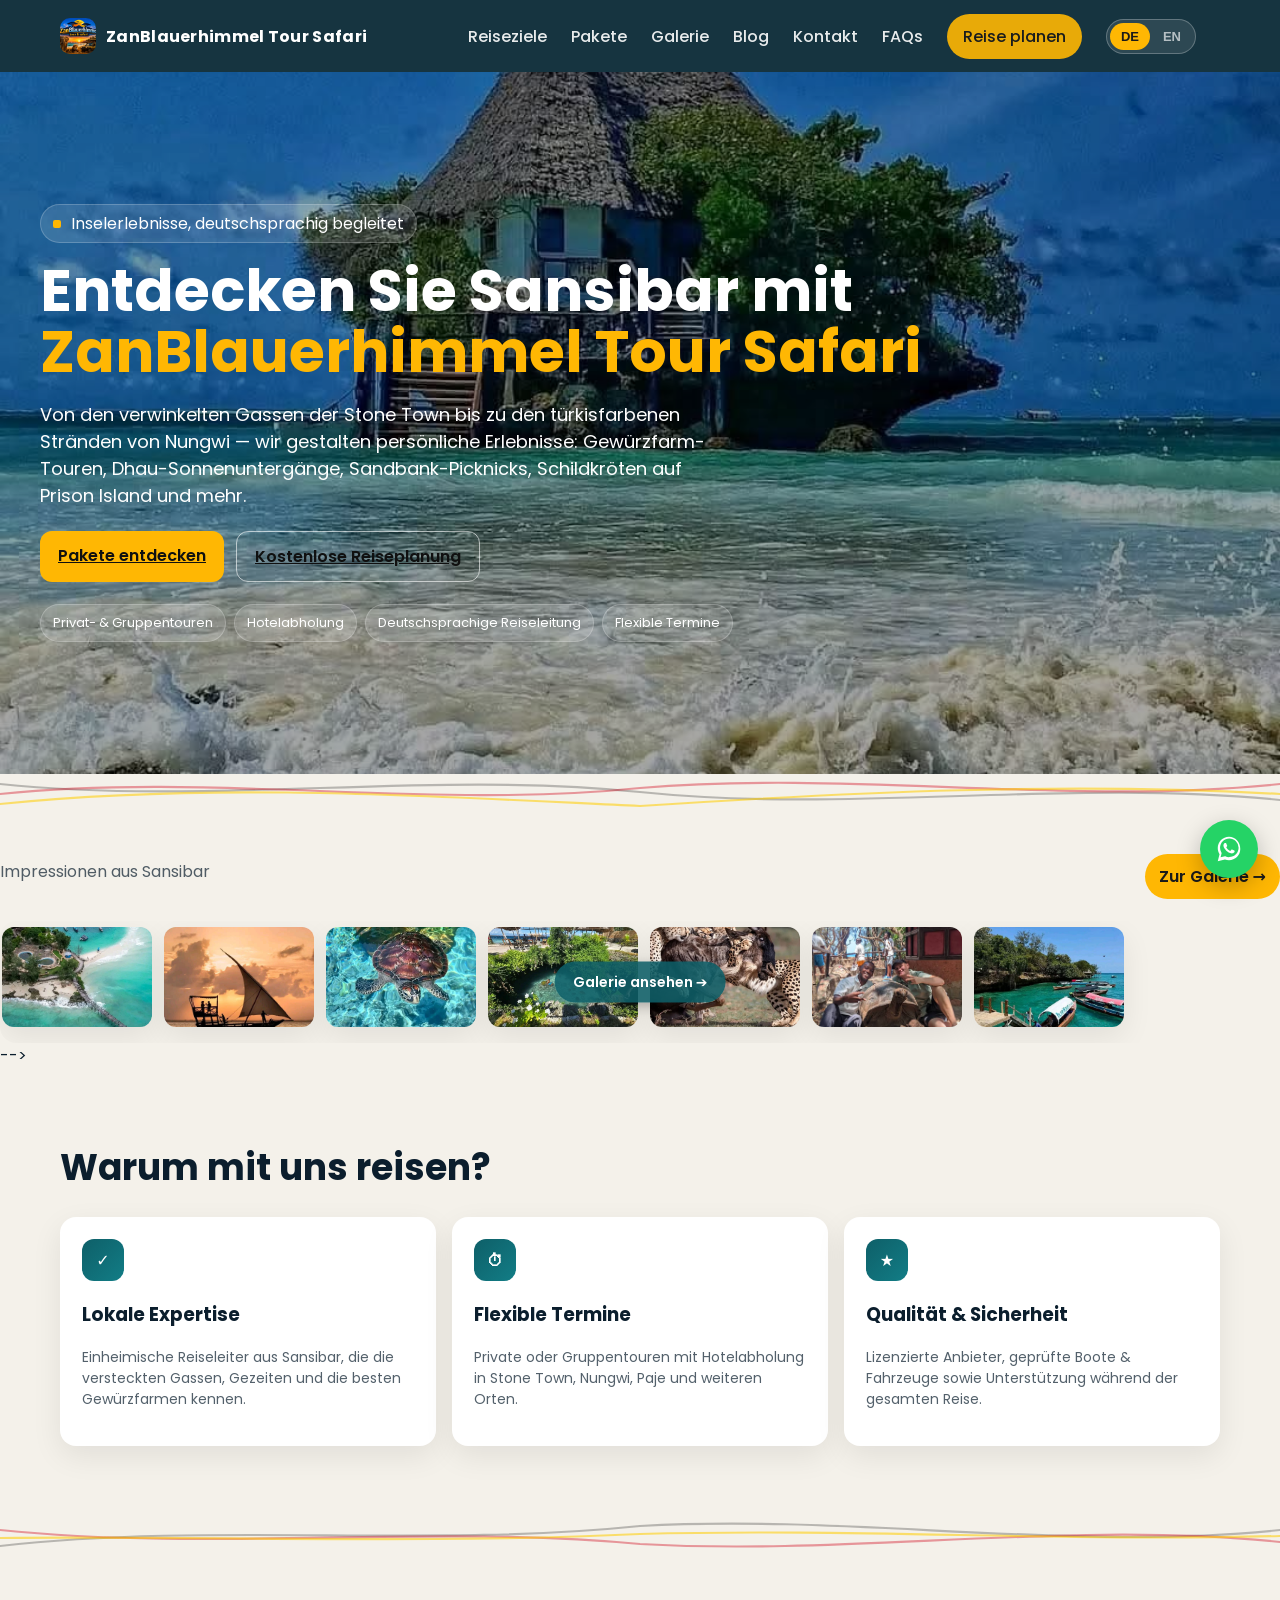
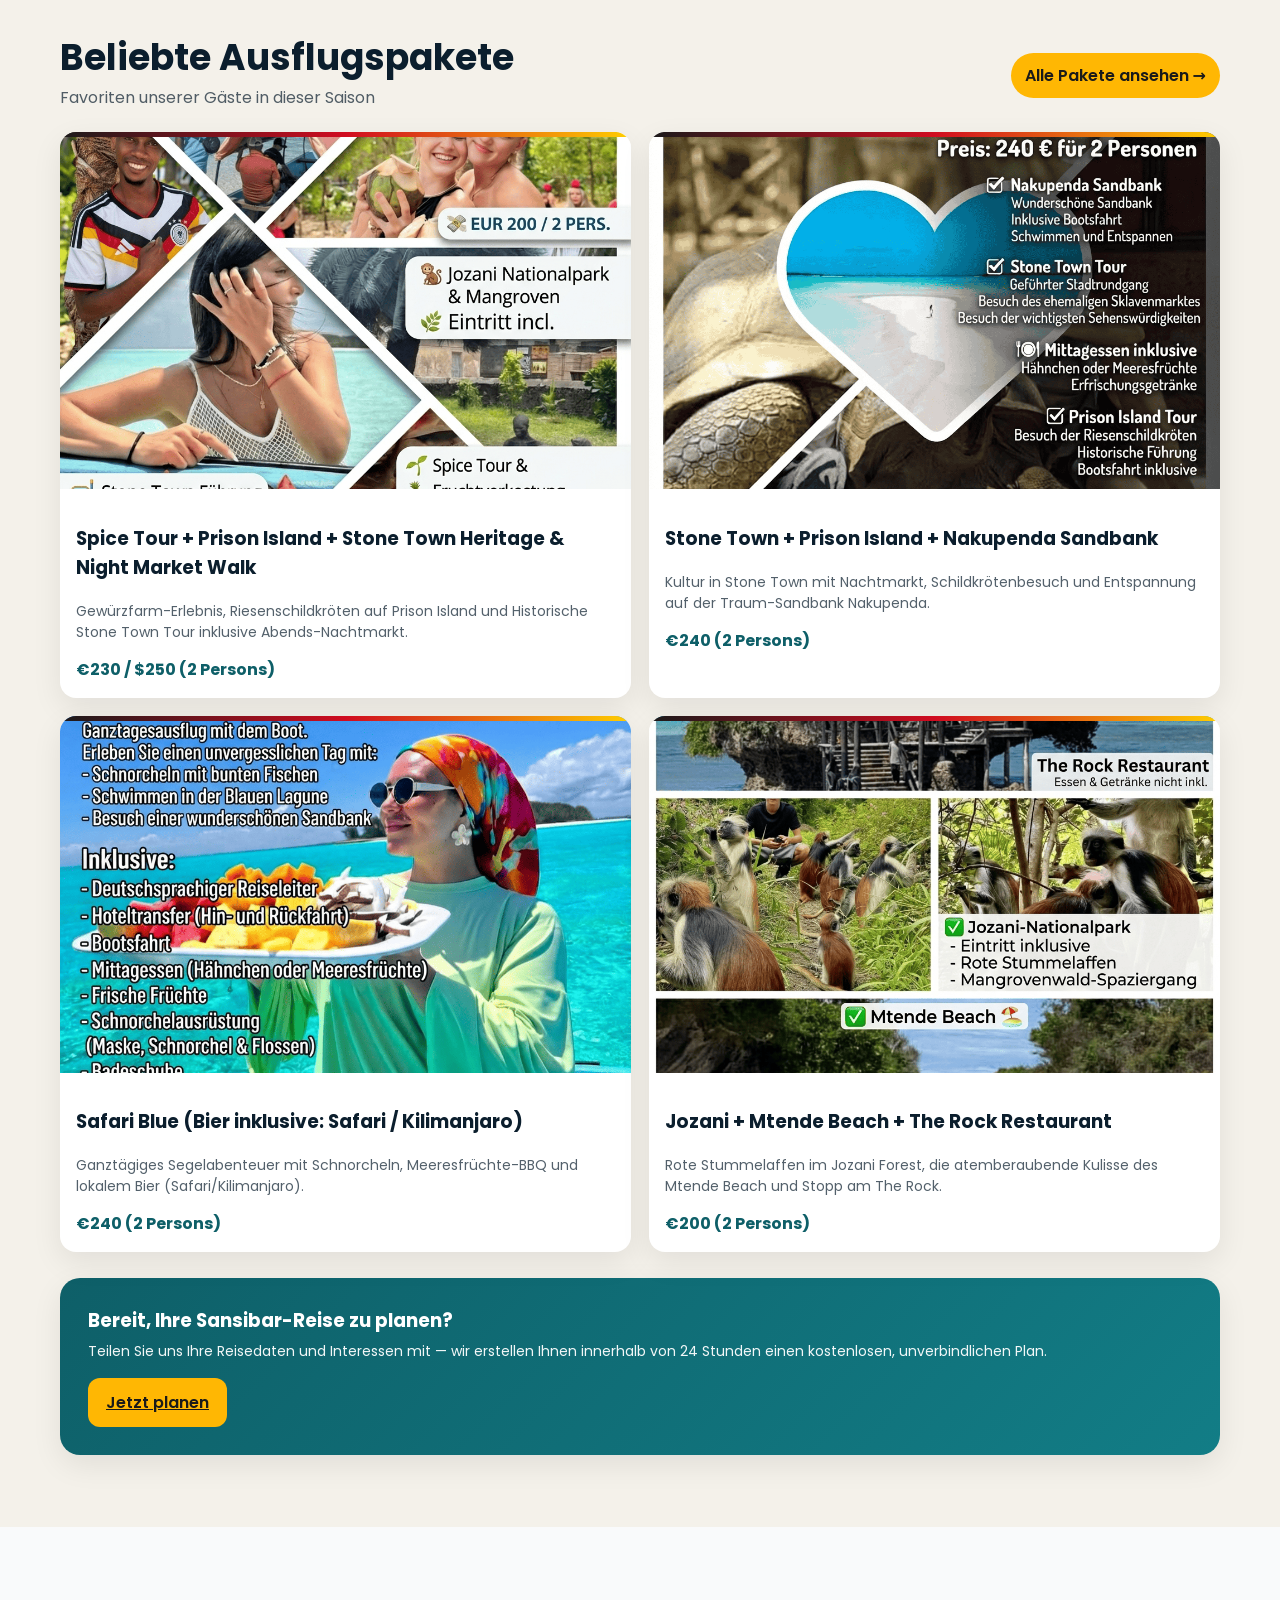
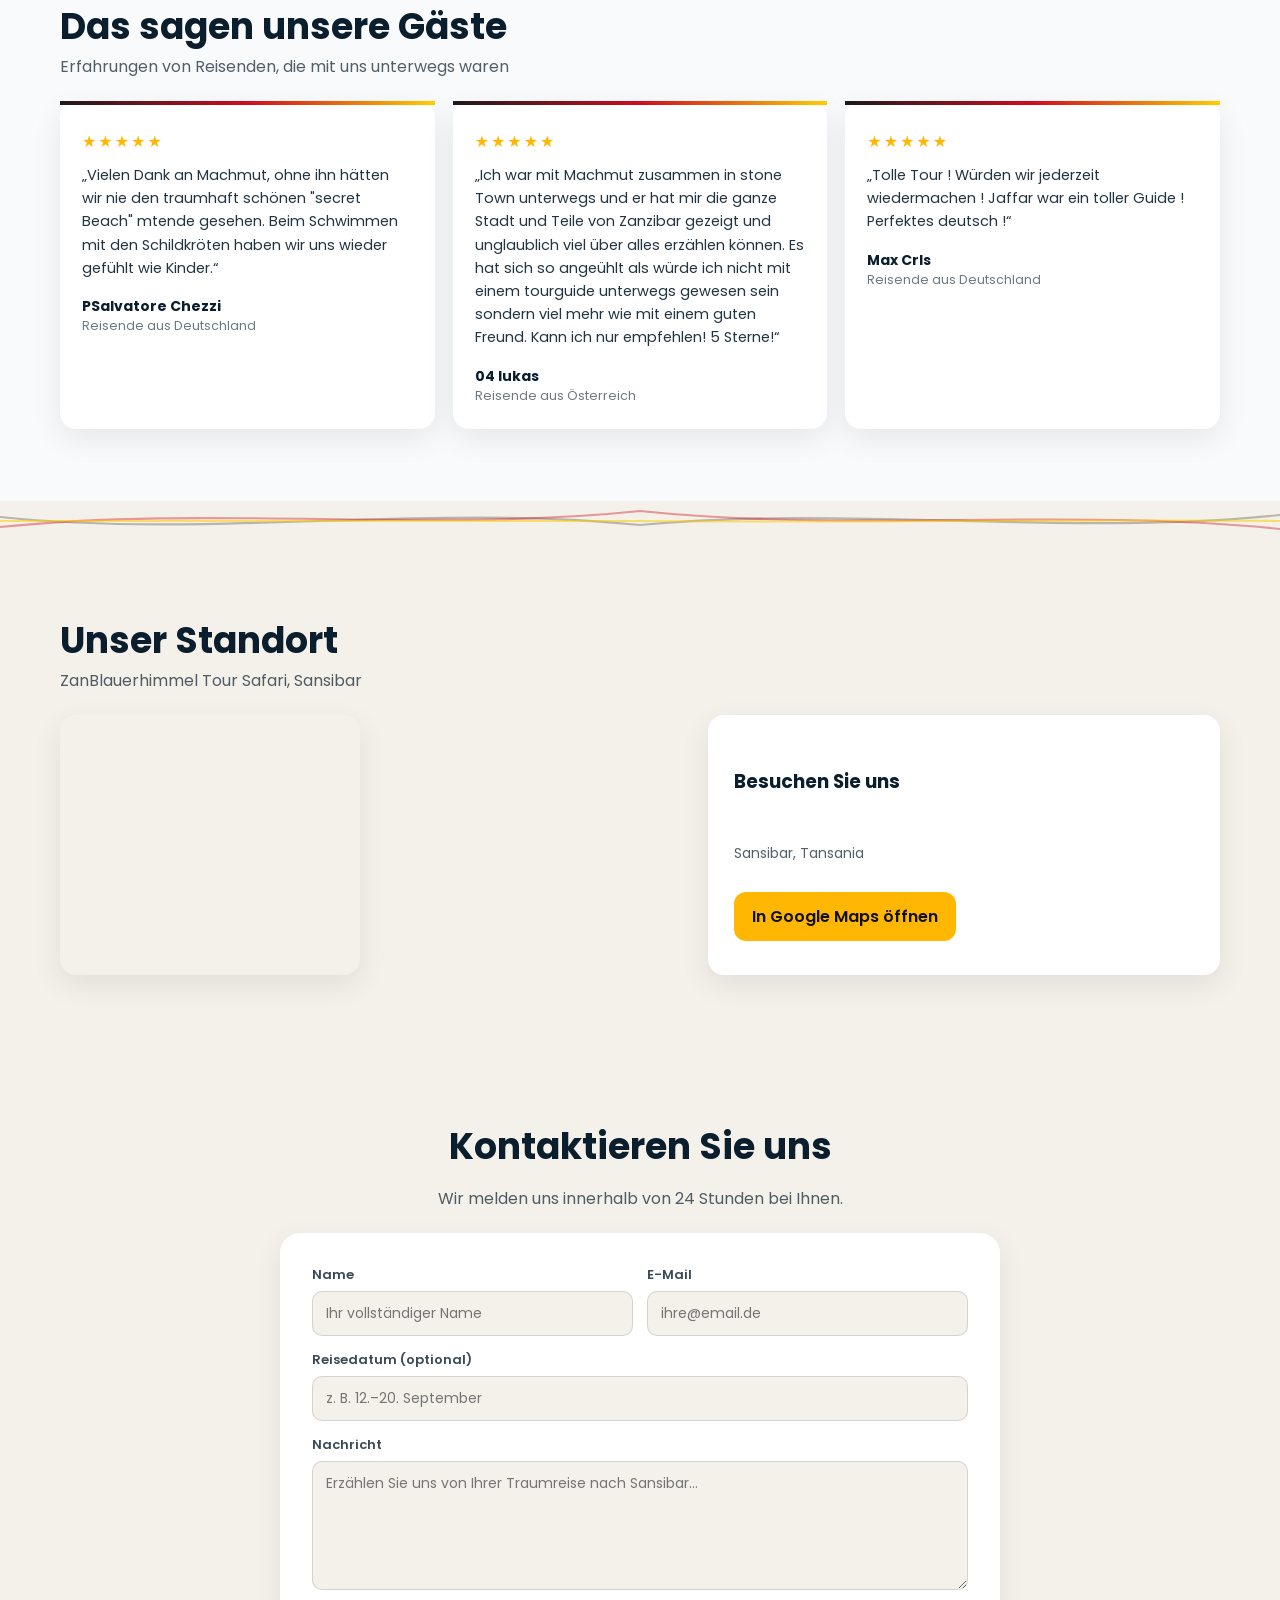
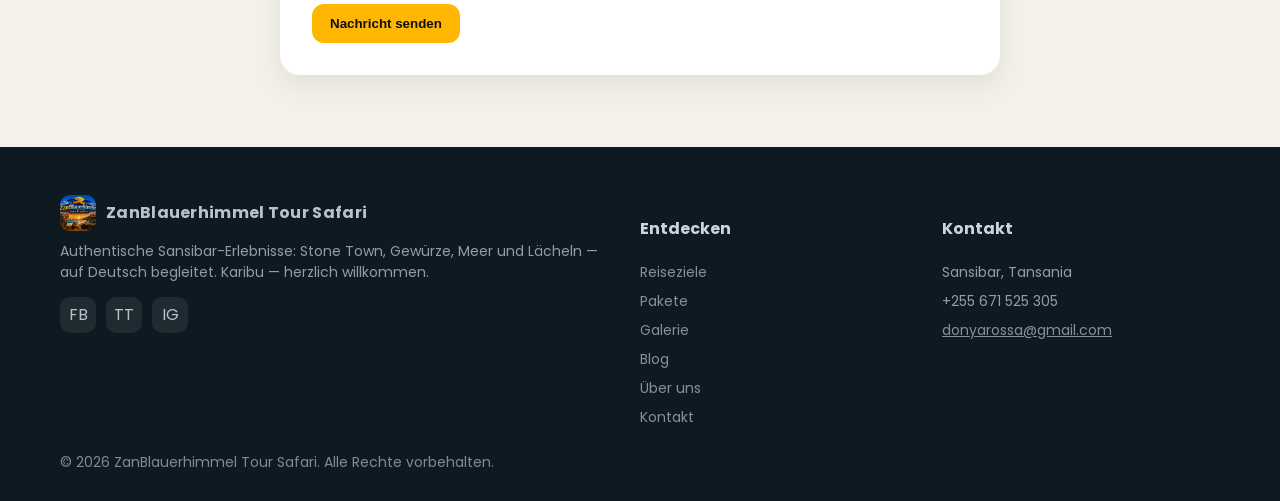
==== index.html @ 4911d9bb "new review (for now i add manually till next update)" ====
<!doctype html>
<html lang="de">
  <head>
    <meta charset="UTF-8" />
    <meta name="viewport" content="width=device-width, initial-scale=1" />
    <title>ZanBlauerhimmel Tour Safari — Sansibar Reisen auf Deutsch</title>
    <meta
      name="description"
      content="ZanBlauerhimmel Tour Safari — Zanzibar-Touren auf Deutsch: Stone Town, Nungwi Beach, Gewürzfarmen, Prison Island, Jozani Forest. Ihr deutschsprachiger Reiseexperte vor Ort."
    />
    <meta
      name="keywords"
      content="Sansibar Reisen, Zanzibar Tours Deutsch, Stone Town Touren, Strandurlaub Sansibar, deutschsprachiger Reiseführer Sansibar, ZanBlauerhimmel Tour Safari"
    />
    <meta
      property="og:title"
      content="ZanBlauerhimmel Tour Safari — Sansibar"
    />
    <meta
      property="og:description"
      content="Erleben Sie Sansibar mit ZanBlauerhimmel Tour Safari — Strände, Stone Town, Gewürzfarmen, Delfintouren und mehr, auf Deutsch."
    />
    <meta property="og:type" content="website" />
    <meta
      property="og:image"
      content="https://zanblauerhimmeltoursundsafari.com/images/wanaume.jpg"
    />

    <link rel="preconnect" href="https://fonts.googleapis.com" />
    <link rel="preconnect" href="https://fonts.gstatic.com" crossorigin />
    <link
      href="https://fonts.googleapis.com/css2?family=Poppins:wght@300;400;500;600;700&display=swap"
      rel="stylesheet"
    />
    <link rel="stylesheet" href="styles/index.css" />
  </head>
  <body>
    <!-- Header -->
    <header class="header" id="top">
      <div class="container">
        <nav class="nav" aria-label="Hauptnavigation">
          <a href="index.html" class="brand">
            <div class="brand-logo">
              <img
                src="./images/logo.jpg"
                alt="ZanBlauerhimmel Tour Safari Logo"
              />
            </div>
            <div class="brand-name">ZanBlauerhimmel Tour Safari</div>
          </a>
          <button class="burger" aria-label="Menü öffnen" id="burger">
            ☰
          </button>
          <div class="menu" id="menu">
            <a
              href="tours.html"
              data-de="Reiseziele"
              data-en="Destinations"
              >Reiseziele</a
            >
            <a href="tours.html" data-de="Pakete" data-en="Packages">Pakete</a>
            <a href="gallery.html" data-de="Galerie" data-en="Gallery"
              >Galerie</a
            >
            <a href="blogs.html" data-de="Blog" data-en="Blog">Blog</a>
            <a href="contact.html" data-de="Kontakt" data-en="Contact"
              >Kontakt</a
            >
            <a href="faqs.html" data-de="FAQs" data-en="FAQs">FAQs</a>
            <a
              href="contact.html"
              class="cta"
              style="color: #1a1a1a"
              data-de="Reise planen"
              data-en="Plan Your Trip"
              >Reise planen</a
            >
            <div class="lang-toggle" aria-label="Sprache wählen">
              <button type="button" data-lang-btn="de" class="active">
                DE
              </button>
              <button type="button" data-lang-btn="en">EN</button>
            </div>
            <div
              id="google_translate_element"
              class="gt-fallback"
              title="Automatische Übersetzung (Google)"
            ></div>
          </div>
        </nav>
        <div class="mobile" id="mobileMenu" aria-label="Mobile Navigation">
          <!-- <a
            href="index.html#destinations"
            data-de="Reiseziele"
            data-en="Destinations"
            >Reiseziele</a
          > -->
          <a href="tours.html" data-de="Pakete" data-en="Packages">Pakete</a>
          <a href="gallery.html" data-de="Galerie" data-en="Gallery">Galerie</a>
          <a href="blogs.html" data-de="Blog" data-en="Blog">Blog</a>
          <a href="contact.html" data-de="Kontakt" data-en="Contact">Kontakt</a>
          <div class="lang-toggle" style="margin: 14px 20px">
            <button type="button" data-lang-btn="de" class="active">DE</button>
            <button type="button" data-lang-btn="en">EN</button>
          </div>
        </div>
      </div>
    </header>

    <!-- Hero -->
    <section class="hero" role="banner">
      <div class="container wrap">
        <div class="eyebrow">
          <span class="dot"></span
          ><span
            data-de="Inselerlebnisse, deutschsprachig begleitet"
            data-en="Island experiences, guided in German"
            >Inselerlebnisse, deutschsprachig begleitet</span
          >
        </div>
        <h1>
          <span
            data-de="Entdecken Sie Sansibar mit"
            data-en="Discover Zanzibar with"
            >Entdecken Sie Sansibar mit</span
          >
          <span style="color: var(--gold)">ZanBlauerhimmel Tour Safari</span>
        </h1>
        <p
          data-de="Von den verwinkelten Gassen der Stone Town bis zu den türkisfarbenen Stränden von Nungwi — wir gestalten persönliche Erlebnisse: Gewürzfarm-Touren, Dhau-Sonnenuntergänge, Sandbank-Picknicks, Schildkröten auf Prison Island und mehr."
          data-en="From the winding alleys of Stone Town to the turquoise shores of Nungwi, we design intimate experiences — spice farm trails, dhow sunsets, sandbank picnics, Prison Island tortoises and more."
        >
          Von den verwinkelten Gassen der Stone Town bis zu den türkisfarbenen
          Stränden von Nungwi — wir gestalten persönliche Erlebnisse:
          Gewürzfarm-Touren, Dhau-Sonnenuntergänge, Sandbank-Picknicks,
          Schildkröten auf Prison Island und mehr.
        </p>
        <div class="hero-actions">
          <a
            href="tours.html"
            class="btn btn-primary"
            data-de="Pakete entdecken"
            data-en="Explore Packages"
            >Pakete entdecken</a
          >
          <a
            href="contact.html"
            class="btn btn-outline"
            data-de="Kostenlose Reiseplanung"
            data-en="Get a Free Itinerary"
            >Kostenlose Reiseplanung</a
          >
        </div>
        <div class="chipbar" aria-label="Highlights">
          <div
            class="chip"
            data-de="Privat- & Gruppentouren"
            data-en="Private & Group Options"
          >
            Privat- & Gruppentouren
          </div>
          <div class="chip" data-de="Hotelabholung" data-en="Hotel Pickup">
            Hotelabholung
          </div>
          <div
            class="chip"
            data-de="Deutschsprachige Reiseleitung"
            data-en="German-speaking Guides"
          >
            Deutschsprachige Reiseleitung
          </div>
          <div
            class="chip"
            data-de="Flexible Termine"
            data-en="Flexible Scheduling"
          >
            Flexible Termine
          </div>
        </div>
      </div>
    </section>

    <div class="wave-divider" aria-hidden="true">
      <svg viewBox="0 0 1200 40" preserveAspectRatio="none">
        <path
          class="de-line de-line-black"
          d="M0,10 C 200,32 400,-4 600,18 C 800,40 1000,4 1200,26"
          fill="none"
        />
        <path
          class="de-line de-line-red"
          d="M0,20 C 200,-2 400,36 600,14 C 800,-4 1000,32 1200,10"
          fill="none"
        />
        <path
          class="de-line de-line-gold"
          d="M0,30 C 200,8 400,22 600,32 C 800,18 1000,8 1200,20"
          fill="none"
        />
      </svg>
    </div>

    <main>
      <!-- Destinations -->
      <!-- <section class="section reveal" id="destinations">
        <div class="container">
          <div class="section-title">
            <div>
              <h2 data-de="Beliebte Reiseziele" data-en="Popular Destinations">
                Beliebte Reiseziele
              </h2>
              <div
                class="sub"
                data-de="Ausgewählte Orte auf Unguja & Pemba"
                data-en="Handpicked places across Unguja & Pemba"
              >
                Ausgewählte Orte auf Unguja & Pemba
              </div>
            </div>
            <a
              href="index.html#destinations"
              class="see"
              data-de="Alle Reiseziele"
              data-en="All Destinations"
              >Alle Reiseziele</a
            >
          </div>

          <div class="grid reveal-group">
            <article class="card span-6">
              <div class="flag-edge"></div>
              <div
                class="img"
                style="background-image: url(&quot;./images/beach\ 3.jpg&quot;)"
              ></div>
              <div class="overlay"></div>
              <div class="content">
                <div class="pill">
                  <span class="sq"></span
                  ><span data-de="Strand" data-en="Beach">Strand</span>
                </div>
                <h3>Nungwi Beach</h3>
                <div
                  class="meta"
                  data-de="30+ Unterkünfte • Schnorcheln • Dhau-Sonnenuntergang"
                  data-en="30+ stays • Snorkeling • Dhow sunset"
                >
                  30+ Unterkünfte • Schnorcheln • Dhau-Sonnenuntergang
                </div>
                <a
                  class="see"
                  href="index.html#destinations"
                  data-de="Reiseziel ansehen"
                  data-en="See Destination"
                  >Reiseziel ansehen</a
                >
              </div>
            </article>

            <article class="card span-6">
              <div class="flag-edge"></div>
              <div
                class="img"
                style="
                  background-image: url(&quot;./images/stonetown.jpeg&quot;);
                "
              ></div>
              <div class="overlay"></div>
              <div class="content">
                <div class="pill">
                  <span class="sq"></span
                  ><span data-de="Kulturerbe" data-en="Heritage"
                    >Kulturerbe</span
                  >
                </div>
                <h3>Stone Town</h3>
                <div
                  class="meta"
                  data-de="UNESCO-Altstadt • Markt mit lokalen Speisen"
                  data-en="UNESCO old quarter • Food market"
                >
                  UNESCO-Altstadt • Markt mit lokalen Speisen
                </div>
                <a
                  class="see"
                  href="index.html#destinations"
                  data-de="Reiseziel ansehen"
                  data-en="See Destination"
                  >Reiseziel ansehen</a
                >
              </div>
            </article>

            <article class="card span-6">
              <div class="flag-edge"></div>
              <div
                class="img"
                style="background-image: url(&quot;./images/kima\ 2.jpg&quot;)"
              ></div>
              <div class="overlay"></div>
              <div class="content">
                <div class="pill">
                  <span class="sq"></span
                  ><span data-de="Natur" data-en="Nature">Natur</span>
                </div>
                <h3>Jozani Forest</h3>
                <div
                  class="meta"
                  data-de="Rote Stummelaffen • Mangrovenwälder"
                  data-en="Red colobus monkeys • Mangroves"
                >
                  Rote Stummelaffen • Mangrovenwälder
                </div>
                <a
                  class="see"
                  href="index.html#destinations"
                  data-de="Reiseziel ansehen"
                  data-en="See Destination"
                  >Reiseziel ansehen</a
                >
              </div>
            </article>

            <article class="card span-6">
              <div class="flag-edge"></div>
              <div
                class="img"
                style="background-image: url(&quot;./images/kobe.jpg&quot;)"
              ></div>
              <div class="overlay"></div>
              <div class="content">
                <div class="pill">
                  <span class="sq"></span
                  ><span data-de="Insel" data-en="Island">Insel</span>
                </div>
                <h3>Prison Island</h3>
                <div
                  class="meta"
                  data-de="Riesenschildkröten • Schnorchelriffe"
                  data-en="Giant tortoises • Snorkel reefs"
                >
                  Riesenschildkröten • Schnorchelriffe
                </div>
                <a
                  class="see"
                  href="index.html#destinations"
                  data-de="Reiseziel ansehen"
                  data-en="See Destination"
                  >Reiseziel ansehen</a
                >
              </div>
            </article>
          </div>

          <!-- Horizontally scrollable gallery strip -->
          <div style="margin-top: 30px" class="gallery-wrapper reveal">
            <div class="section-title">
              <div
                class="sub"
                data-de="Impressionen aus Sansibar"
                data-en="Impressions from Zanzibar"
              >
                Impressionen aus Sansibar
              </div>
              <a
                href="gallery.html"
                class="see"
                data-de="Zur Galerie →"
                data-en="To Gallery →"
                >Zur Galerie →</a
              >
            </div>

            <a
              href="gallery.html"
              class="gallery-link-container"
              aria-label="Zur Galerie gehen"
            >
              <div
                class="gallery-scroll animated-scroll"
                aria-label="Bildergalerie, horizontal scrollbar"
              >
                <img src="./images/fukwe 2.jpg" alt="Sansibar Impression 1" />
                <img src="./images/kidau.jpg" alt="Sansibar Impression 2" />
                <img src="./images/kasa.jpg" alt="Sansibar Impression 3" />
                <img src="./images/wow.jpg" alt="Sansibar Impression 4" />
                <img src="./images/g.jpg" alt="Sansibar Impression 5" />
                <img src="./images/wanaume.jpg" alt="Sansibar Impression 6" />
                <img src="./images/ok.jpg" alt="Sansibar Impression 7" />
              </div>
              <div
                class="gallery-overlay-badge"
                data-de="Galerie ansehen ➔"
                data-en="View Gallery ➔"
              >
                Galerie ansehen ➔
              </div>
            </a>
          </div>
        </div>
      </section> -->

      <!-- Why Us -->
      <section class="section reveal" id="why">
        <div class="container">
          <div class="section-title">
            <h2 data-de="Warum mit uns reisen?" data-en="Why travel with us?">
              Warum mit uns reisen?
            </h2>
          </div>
          <div class="why reveal-group">
            <div class="feature">
              <div class="icon">✓</div>
              <h3 data-de="Lokale Expertise" data-en="Local Expertise">
                Lokale Expertise
              </h3>
              <p
                class="small"
                data-de="Einheimische Reiseleiter aus Sansibar, die die versteckten Gassen, Gezeiten und die besten Gewürzfarmen kennen."
                data-en="Born-and-bred Zanzibar guides who know the hidden alleys, tide times and the right spice farms."
              >
                Einheimische Reiseleiter aus Sansibar, die die versteckten
                Gassen, Gezeiten und die besten Gewürzfarmen kennen.
              </p>
            </div>
            <div class="feature">
              <div class="icon">⏱</div>
              <h3 data-de="Flexible Termine" data-en="Flexible Scheduling">
                Flexible Termine
              </h3>
              <p
                class="small"
                data-de="Private oder Gruppentouren mit Hotelabholung in Stone Town, Nungwi, Paje und weiteren Orten."
                data-en="Private or group tours with hotel pickup across Stone Town, Nungwi, Paje and more."
              >
                Private oder Gruppentouren mit Hotelabholung in Stone Town,
                Nungwi, Paje und weiteren Orten.
              </p>
            </div>
            <div class="feature">
              <div class="icon">★</div>
              <h3 data-de="Qualität & Sicherheit" data-en="Quality & Safety">
                Qualität & Sicherheit
              </h3>
              <p
                class="small"
                data-de="Lizenzierte Anbieter, geprüfte Boote & Fahrzeuge sowie Unterstützung während der gesamten Reise."
                data-en="Licensed operators, vetted boats & vehicles, and support throughout your trip."
              >
                Lizenzierte Anbieter, geprüfte Boote & Fahrzeuge sowie
                Unterstützung während der gesamten Reise.
              </p>
            </div>
          </div>
        </div>
      </section>

      <div class="wave-divider" aria-hidden="true">
        <svg viewBox="0 0 1200 40" preserveAspectRatio="none">
          <path
            class="de-line de-line-black"
            d="M0,28 C 200,4 400,30 600,8 C 800,-4 1000,34 1200,12"
            fill="none"
          />
          <path
            class="de-line de-line-red"
            d="M0,12 C 200,34 400,6 600,26 C 800,38 1000,2 1200,24"
            fill="none"
          />
          <path
            class="de-line de-line-gold"
            d="M0,20 C 200,18 400,26 600,16 C 800,10 1000,24 1200,18"
            fill="none"
          />
        </svg>
      </div>

      <!-- Featured Packages -->
      <section class="section reveal" id="tours">
        <div class="container">
          <div class="section-title">
            <div>
              <h2
                data-de="Beliebte Ausflugspakete"
                data-en="Featured Tour Packages"
              >
                Beliebte Ausflugspakete
              </h2>
              <div
                class="sub"
                data-de="Favoriten unserer Gäste in dieser Saison"
                data-en="Customer favorites this season"
              >
                Favoriten unserer Gäste in dieser Saison
              </div>
            </div>
            <a
              href="tours.html"
              class="see"
              data-de="Alle Pakete ansehen →"
              data-en="See All Packages →"
              >Alle Pakete ansehen →</a
            >
          </div>
          <div class="grid reveal-group">
            <!-- Card 1 -->
            <a
              href="tours.html"
              class="tour span-6"
              style="text-decoration: none; color: inherit"
            >
              <div class="flag-edge"></div>
              <div
                class="cover"
                style="
                  background-image: url(&quot;./tour_images/spice.png&quot;);
                "
              ></div>
              <div class="body">
                <h3
                  data-de="Spice Tour + Prison Island + Stone Town Heritage & Night Market Walk"
                  data-en="Spice Tour + Prison Island + Stone Town Heritage & Night Market Walk"
                >
                  Spice Tour + Prison Island + Stone Town Heritage & Night
                  Market Walk
                </h3>
                <p
                  class="small"
                  data-de="Gewürzfarm-Erlebnis, Riesenschildkröten auf Prison Island und Historische Stone Town Tour inklusive Abends-Nachtmarkt."
                  data-en="Spice farm experience, giant tortoises on Prison Island, and Historic Stone Town tour including evening night market walk."
                >
                  Gewürzfarm-Erlebnis, Riesenschildkröten auf Prison Island und
                  Historische Stone Town Tour inklusive Abends-Nachtmarkt.
                </p>
                <div class="price" style="margin-top: 8px">
                  €230 / $250 (2 Persons)
                </div>
              </div>
            </a>

            <!-- Card 2 -->
            <a
              href="tours.html"
              class="tour span-6"
              style="text-decoration: none; color: inherit"
            >
              <div class="flag-edge"></div>
              <div
                class="cover"
                style="
                  background-image: url(&quot;./tour_images/prinakusand.png&quot;);
                "
              ></div>
              <div class="body">
                <h3
                  data-de="Stone Town + Prison Island + Nakupenda Sandbank"
                  data-en="Stone Town + Prison Island + Nakupenda Sandbank"
                >
                  Stone Town + Prison Island + Nakupenda Sandbank
                </h3>
                <p
                  class="small"
                  data-de="Kultur in Stone Town mit Nachtmarkt, Schildkrötenbesuch und Entspannung auf der Traum-Sandbank Nakupenda."
                  data-en="Stone Town culture with night market, tortoise visit, and relaxing on the beautiful Nakupenda sandbank."
                >
                  Kultur in Stone Town mit Nachtmarkt, Schildkrötenbesuch und
                  Entspannung auf der Traum-Sandbank Nakupenda.
                </p>
                <div class="price" style="margin-top: 8px">
                  €240 (2 Persons)
                </div>
              </div>
            </a>

            <!-- Card 3 -->
            <a
              href="tours.html"
              class="tour span-6"
              style="text-decoration: none; color: inherit"
            >
              <div class="flag-edge"></div>
              <div
                class="cover"
                style="background-image: url(&quot;./tour_images/blue.png&quot;)"
              ></div>
              <div class="body">
                <h3
                  data-de="Safari Blue (Bier inklusive: Safari / Kilimanjaro)"
                  data-en="Safari Blue (Beer included: Safari / Kilimanjaro)"
                >
                  Safari Blue (Bier inklusive: Safari / Kilimanjaro)
                </h3>
                <p
                  class="small"
                  data-de="Ganztägiges Segelabenteuer mit Schnorcheln, Meeresfrüchte-BBQ und lokalem Bier (Safari/Kilimanjaro)."
                  data-en="Full-day sailing adventure with snorkeling, seafood BBQ, and local beer (Safari/Kilimanjaro)."
                >
                  Ganztägiges Segelabenteuer mit Schnorcheln, Meeresfrüchte-BBQ
                  und lokalem Bier (Safari/Kilimanjaro).
                </p>
                <div class="price" style="margin-top: 8px">
                  €240 (2 Persons)
                </div>
              </div>
            </a>

            <!-- Card 4 -->
            <a
              href="tours.html"
              class="tour span-6"
              style="text-decoration: none; color: inherit"
            >
              <div class="flag-edge"></div>
              <div
                class="cover"
                style="
                  background-image: url(&quot;./tour_images/jozamte.png&quot;);
                "
              ></div>
              <div class="body">
                <h3
                  data-de="Jozani + Mtende Beach + The Rock Restaurant"
                  data-en="Jozani + Mtende Beach + The Rock Restaurant"
                >
                  Jozani + Mtende Beach + The Rock Restaurant
                </h3>
                <p
                  class="small"
                  data-de="Rote Stummelaffen im Jozani Forest, die atemberaubende Kulisse des Mtende Beach und Stopp am The Rock."
                  data-en="Red colobus monkeys in Jozani Forest, stunning Mtende Beach scenery, and a stop at The Rock."
                >
                  Rote Stummelaffen im Jozani Forest, die atemberaubende Kulisse
                  des Mtende Beach und Stopp am The Rock.
                </p>
                <div class="price" style="margin-top: 8px">
                  €200 (2 Persons)
                </div>
              </div>
            </a>
          </div>

          <div style="margin-top: 26px" class="cta-band reveal">
            <div>
              <h3
                style="margin: 0 0 6px"
                data-de="Bereit, Ihre Sansibar-Reise zu planen?"
                data-en="Ready to plan your Zanzibar itinerary?"
              >
                Bereit, Ihre Sansibar-Reise zu planen?
              </h3>
              <div
                class="small"
                style="opacity: 0.95"
                data-de="Teilen Sie uns Ihre Reisedaten und Interessen mit — wir erstellen Ihnen innerhalb von 24 Stunden einen kostenlosen, unverbindlichen Plan."
                data-en="Share your dates and interests—we'll craft a free, no‑obligation plan within 24 hours."
              >
                Teilen Sie uns Ihre Reisedaten und Interessen mit — wir
                erstellen Ihnen innerhalb von 24 Stunden einen kostenlosen,
                unverbindlichen Plan.
              </div>
            </div>
            <a
              href="contact.html"
              class="btn btn-primary"
              style="background: var(--gold); color: #1a1a1a"
              data-de="Jetzt planen"
              data-en="Start Planning"
              >Jetzt planen</a
            >
          </div>
        </div>
      </section>

      <!-- Reviews -->
      <section class="section reveal" id="reviews" style="background: #f9fafb">
        <div class="container">
          <div class="section-title">
            <div>
              <h2
                data-de="Das sagen unsere Gäste"
                data-en="What Our Guests Say"
              >
                Das sagen unsere Gäste
              </h2>
              <div
                class="sub"
                data-de="Erfahrungen von Reisenden, die mit uns unterwegs waren"
                data-en="Experiences from travelers who journeyed with us"
              >
                Erfahrungen von Reisenden, die mit uns unterwegs waren
              </div>
            </div>
          </div>
          <div class="reviews-grid reveal-group">
            <div class="review-card">
              <div class="stars">★★★★★</div>
              <p
                class="quote"
                data-de='„Vielen Dank an Machmut, ohne ihn hätten wir nie den traumhaft schönen "secret Beach" mtende gesehen. Beim Schwimmen mit den Schildkröten haben wir uns wieder gefühlt wie Kinder.“'
                data-en='“Many thanks to Machmut; without him we would never have seen the breathtakingly beautiful "Secret Beach" in Mtende. Swimming with the turtles made us feel like children again.”'
              >
                „Vielen Dank an Machmut, ohne ihn hätten wir nie den traumhaft
                schönen "secret Beach" mtende gesehen. Beim Schwimmen mit den
                Schildkröten haben wir uns wieder gefühlt wie Kinder.“
              </p>
              <div class="author">PSalvatore Chezzi</div>
              <div
                class="origin"
                data-de="Reisende aus Deutschland"
                data-en="Traveler from Germany"
              >
                Reisende aus Deutschland
              </div>
            </div>
            <div class="review-card">
              <div class="stars">★★★★★</div>
              <p
                class="quote"
                data-de="„Ich war mit Machmut zusammen in stone Town unterwegs und er hat mir die ganze Stadt und Teile von Zanzibar gezeigt und unglaublich viel über alles erzählen können. Es hat sich so angeühlt als würde ich nicht mit einem tourguide unterwegs gewesen sein sondern viel mehr wie mit einem guten Freund. Kann ich nur empfehlen! 5 Sterne!“"
                data-en="“I explored Stone Town with Machmut, and he showed me the whole city and parts of Zanzibar, sharing so much information about everything. It felt more like I wasn't with a tour guide, but rather with a good friend. I highly recommend him! 5 stars!”"
              >
                „Ich war mit Machmut zusammen in stone Town unterwegs und er hat
                mir die ganze Stadt und Teile von Zanzibar gezeigt und
                unglaublich viel über alles erzählen können. Es hat sich so
                angeühlt als würde ich nicht mit einem tourguide unterwegs
                gewesen sein sondern viel mehr wie mit einem guten Freund. Kann
                ich nur empfehlen! 5 Sterne!“
              </p>
              <div class="author">04 lukas</div>
              <div
                class="origin"
                data-de="Reisende aus Österreich"
                data-en="Traveler from Austria"
              >
                Reisende aus Österreich
              </div>
            </div>
            <div class="review-card">
              <div class="stars">★★★★★</div>
              <p
                class="quote"
                data-de="„Tolle Tour ! Würden wir jederzeit wiedermachen ! Jaffar war ein toller Guide ! Perfektes deutsch !“"
                data-en="“Fantastic tour! We would do it again anytime! Jaffar was a great guide! Perfect German!”"
              >
                „Tolle Tour ! Würden wir jederzeit wiedermachen ! Jaffar war ein toller Guide ! Perfektes deutsch !“
              </p>
              <div class="author">Max Crls</div>
              <div
                class="origin"
                data-de="Reisende aus Österreich"
                data-en="Traveler from Austria"
              >
                Reisende aus Deutschland
              </div>
            </div>
          </div>
        </div>
      </section>

      <div class="wave-divider" aria-hidden="true">
        <svg viewBox="0 0 1200 40" preserveAspectRatio="none">
          <path
            class="de-line de-line-black"
            d="M0,16 C 200,38 400,2 600,24 C 800,4 1000,36 1200,14"
            fill="none"
          />
          <path
            class="de-line de-line-red"
            d="M0,26 C 200,4 400,32 600,10 C 800,32 1000,6 1200,28"
            fill="none"
          />
          <path
            class="de-line de-line-gold"
            d="M0,20 C 200,20 400,20 600,20 C 800,22 1000,18 1200,20"
            fill="none"
          />
        </svg>
      </div>

      <!-- Map -->
      <section class="section reveal" id="standort">
        <div class="container">
          <div class="section-title">
            <div>
              <h2 data-de="Unser Standort" data-en="Our Location">
                Unser Standort
              </h2>
              <div
                class="sub"
                data-de="ZanBlauerhimmel Tour Safari, Sansibar"
                data-en="ZanBlauerhimmel Tour Safari, Zanzibar"
              >
                ZanBlauerhimmel Tour Safari, Sansibar
              </div>
            </div>
          </div>
          <div class="map-block">
            <iframe
              class="map-frame"
              src="https://www.google.com/maps?q=ZanBlauerhimmel%20tour%20%26%20Safari%20Sansibar&output=embed"
              loading="lazy"
              referrerpolicy="no-referrer-when-downgrade"
              aria-label="Google Maps Standort ZanBlauerhimmel Tour Safari"
            ></iframe>
            <div class="map-info">
              <h3 data-de="Besuchen Sie uns" data-en="Visit Us">
                Besuchen Sie uns
              </h3>
              <p
                class="small"
                data-de="Sansibar, Tansania"
                data-en="Zanzibar, Tanzania"
              >
                Sansibar, Tansania
              </p>
              <a
                class="btn btn-primary"
                href="https://maps.app.goo.gl/RtPf7wyk3yh2o3Jo7"
                target="_blank"
                rel="noopener"
                data-de="In Google Maps öffnen"
                data-en="Open in Google Maps"
                >In Google Maps öffnen</a
              >
            </div>
          </div>
        </div>
      </section>

      <!-- Contact form -->
      <section class="section reveal" id="kontakt">
        <div class="container">
          <div
            class="section-title"
            style="
              justify-content: center;
              text-align: center;
              flex-direction: column;
            "
          >
            <h2 data-de="Kontaktieren Sie uns" data-en="Contact Us">
              Kontaktieren Sie uns
            </h2>
            <div
              class="sub"
              data-de="Wir melden uns innerhalb von 24 Stunden bei Ihnen."
              data-en="We'll get back to you within 24 hours."
            >
              Wir melden uns innerhalb von 24 Stunden bei Ihnen.
            </div>
          </div>
          <form
            class="contact-wrap"
            id="contactForm"
            action="mailto:donyarossa@gmail.com"
            method="post"
            enctype="text/plain"
          >
            <div class="form-row">
              <div class="field">
                <label data-de="Name" data-en="Name">Name</label>
                <input
                  type="text"
                  name="name"
                  data-de-placeholder="Ihr vollständiger Name"
                  data-en-placeholder="Your full name"
                  placeholder="Ihr vollständiger Name"
                  required
                />
              </div>
              <div class="field">
                <label data-de="E-Mail" data-en="Email">E-Mail</label>
                <input
                  type="email"
                  name="email"
                  data-de-placeholder="ihre@email.de"
                  data-en-placeholder="your@email.com"
                  placeholder="ihre@email.de"
                  required
                />
              </div>
            </div>
            <div class="form-row">
              <div class="field full">
                <label
                  data-de="Reisedatum (optional)"
                  data-en="Travel dates (optional)"
                  >Reisedatum (optional)</label
                >
                <input
                  type="text"
                  name="dates"
                  data-de-placeholder="z. B. 12.–20. September"
                  data-en-placeholder="e.g. Sept 12–20"
                  placeholder="z. B. 12.–20. September"
                />
              </div>
            </div>
            <div class="form-row">
              <div class="field full">
                <label data-de="Nachricht" data-en="Message">Nachricht</label>
                <textarea
                  name="message"
                  rows="5"
                  data-de-placeholder="Erzählen Sie uns von Ihrer Traumreise nach Sansibar…"
                  data-en-placeholder="Tell us about your dream trip to Zanzibar…"
                  placeholder="Erzählen Sie uns von Ihrer Traumreise nach Sansibar…"
                  required
                ></textarea>
              </div>
            </div>
            <button
              type="submit"
              class="btn btn-primary"
              data-de="Nachricht senden"
              data-en="Send Message"
            >
              Nachricht senden
            </button>
          </form>
        </div>
      </section>
    </main>

    <footer>
      <div class="container">
        <div class="cols">
          <div>
            <a class="brand" href="index.html" style="color: #c9d6df">
              <div
                class="brand-logo"
                style="background: linear-gradient(135deg, #ffd166, #ffe08a)"
              >
                <img
                  src="./images/logo.jpg"
                  alt="ZanBlauerhimmel Tour Safari Logo"
                />
              </div>
              <div class="brand-name">ZanBlauerhimmel Tour Safari</div>
            </a>
            <p
              class="small"
              style="margin-top: 10px"
              data-de="Authentische Sansibar-Erlebnisse: Stone Town, Gewürze, Meer und Lächeln — auf Deutsch begleitet. Karibu — herzlich willkommen."
              data-en="Authentic Zanzibar experiences: Stone Town, spice, sea and smiles — guided in German. Karibu — you are most welcome."
            >
              Authentische Sansibar-Erlebnisse: Stone Town, Gewürze, Meer und
              Lächeln — auf Deutsch begleitet. Karibu — herzlich willkommen.
            </p>
            <div class="social-row" aria-label="Soziale Netzwerke">
              <a
                href="https://www.facebook.com/share/1EjKrh5Tua/"
                target="_blank"
                rel="noopener"
                aria-label="Facebook"
                >FB</a
              >
              <a
                href="https://www.tiktok.com/@zanblaueurhimmeltour"
                target="_blank"
                rel="noopener"
                aria-label="TikTok"
                >TT</a
              >
              <a
                href="https://www.instagram.com/ZanBlauerhimmeltour_safari"
                target="_blank"
                rel="noopener"
                aria-label="Instagram"
                >IG</a
              >
            </div>
          </div>
          <div>
            <h4 data-de="Entdecken" data-en="Explore">Entdecken</h4>
            <div
              class="small"
              style="display: grid; gap: 8px; margin-top: 10px"
            >
              <a
                href="index.html#destinations"
                data-de="Reiseziele"
                data-en="Destinations"
                >Reiseziele</a
              >
              <a href="tours.html" data-de="Pakete" data-en="Packages"
                >Pakete</a
              >
              <a href="gallery.html" data-de="Galerie" data-en="Gallery"
                >Galerie</a
              >
              <a href="blogs.html" data-de="Blog" data-en="Blog">Blog</a>
              <a href="about.html" data-de="Über uns" data-en="About Us"
                >Über uns</a
              >
              <a href="contact.html" data-de="Kontakt" data-en="Contact"
                >Kontakt</a
              >
            </div>
          </div>
          <div>
            <h4 data-de="Kontakt" data-en="Info">Kontakt</h4>
            <div
              class="small"
              style="display: grid; gap: 8px; margin-top: 10px"
            >
              <span data-de="Sansibar, Tansania" data-en="Zanzibar, Tanzania"
                >Sansibar, Tansania</span
              >
              <span>+255 671 525 305</span>
              <a
                href="mailto:donyarossa@gmail.com"
                style="color: inherit; text-decoration: underline"
                >donyarossa@gmail.com</a
              >
            </div>
          </div>
        </div>
        <div class="small" style="margin-top: 24px; opacity: 0.6">
          © <span id="year"></span> ZanBlauerhimmel Tour Safari.
          <span
            data-de="Alle Rechte vorbehalten."
            data-en="All rights reserved."
            >Alle Rechte vorbehalten.</span
          >
        </div>
      </div>
    </footer>
    <a
      href="https://wa.me/255671525305?text=Hallo%20ZanBlauerhimmel%20Tour%20Safari%2C%20ich%20interessiere%20mich%20f%C3%BCr%20eine%20Reise%20nach%20Sansibar."
      class="whatsapp-float"
      target="_blank"
      rel="noopener"
      aria-label="Chat auf WhatsApp"
    >
      <svg viewBox="0 0 32 32" fill="currentColor" aria-hidden="true">
        <path
          d="M16.01 3C9.38 3 4 8.38 4 15.01c0 2.39.7 4.63 1.9 6.5L4 29l7.68-1.85a11.9 11.9 0 0 0 4.33.82h.01c6.63 0 12.01-5.38 12.01-12.01C28.02 8.38 22.64 3 16.01 3zm0 21.86h-.01c-1.4 0-2.77-.36-3.98-1.05l-.29-.17-4.7 1.13 1.15-4.58-.19-.3a9.83 9.83 0 0 1-1.52-5.28c0-5.45 4.44-9.89 9.9-9.89 2.64 0 5.13 1.03 6.99 2.9a9.83 9.83 0 0 1 2.9 6.99c0 5.46-4.44 9.9-9.9 9.9zm5.42-7.41c-.3-.15-1.75-.86-2.02-.96-.27-.1-.47-.15-.66.15-.2.3-.76.96-.93 1.16-.17.2-.34.22-.63.07-.3-.15-1.24-.46-2.37-1.47-.88-.78-1.47-1.75-1.65-2.05-.17-.3-.02-.46.13-.6.13-.13.3-.34.44-.51.15-.17.2-.3.3-.5.1-.2.05-.37-.03-.52-.07-.15-.66-1.6-.91-2.19-.24-.57-.48-.5-.66-.51h-.56c-.2 0-.52.07-.79.37-.27.3-1.04 1.02-1.04 2.47 0 1.46 1.06 2.87 1.21 3.07.15.2 2.08 3.18 5.04 4.46.7.3 1.25.48 1.68.62.7.22 1.35.19 1.85.11.57-.08 1.75-.71 2-1.4.24-.68.24-1.27.17-1.4-.07-.12-.27-.2-.56-.35z"
        />
      </svg>
    </a>

    <script src="scripts/nav.js"></script>
    <script src="scripts/lang.js"></script>

    <script>
      document.addEventListener("DOMContentLoaded", () => {
        const observer = new IntersectionObserver(
          (entries) => {
            entries.forEach((entry) => {
              if (entry.isIntersecting) {
                entry.target.classList.add("in-view");
              }
            });
          },
          { threshold: 0.15 },
        );

        document
          .querySelectorAll(".reveal")
          .forEach((el) => observer.observe(el));
      });
    </script>

    <script type="text/javascript">
      function googleTranslateElementInit() {
        new google.translate.TranslateElement(
          {
            pageLanguage: "de",
            includedLanguages: "en",
            layout: google.translate.TranslateElement.InlineLayout.SIMPLE,
          },
          "google_translate_element",
        );
      }
    </script>
    <script
      type="text/javascript"
      src="https://translate.google.com/translate_a/element.js?cb=googleTranslateElementInit"
    ></script>
  </body>
</html>
---- styles/index.css ----
:root {
  --ink: #0b1e2d; /* deep navy/teal for text */
  --sea: #0e5f68; /* primary brand */
  --sea-2: #127d86; /* hover variant */
  --sand: #f4f1ea; /* soft background */
  --gold: #ffb703; /* accent */
  --cloud: #ffffff; /* white */
  --ink-2: #163440; /* header bg */
  --shadow: 0 10px 30px rgba(0, 0, 0, 0.08);
  --radius: 18px;

  /* German accent trio — used sparingly as thin lines/borders, never as blocks */
  --de-black: #1a1a1a;
  --de-red: #d00c20;
  --de-gold: #ffce00;
  --de-gradient: linear-gradient(
    90deg,
    var(--de-black) 0%,
    var(--de-red) 50%,
    var(--de-gold) 100%
  );
}
* {
  box-sizing: border-box;
}
html,
body {
  margin: 0;
  padding: 0;
  font-family:
    Poppins,
    system-ui,
    -apple-system,
    Segoe UI,
    Roboto,
    Arial,
    sans-serif;
  color: var(--ink);
  background: var(--sand);
  scroll-behavior: smooth;
}

/* Header */
.header {
  position: sticky;
  top: 0;
  z-index: 50;
  background: var(--ink-2);
  color: var(--cloud);
  box-shadow: 0 0 0 transparent;
  transition: box-shadow 0.3s ease;
}
.header.scrolled {
  box-shadow: 0 6px 24px rgba(0, 0, 0, 0.2);
}
.container {
  max-width: 1200px;
  margin-inline: auto;
  padding: 0 20px;
}
.nav {
  display: flex;
  align-items: center;
  justify-content: space-between;
  height: 72px;
  gap: 16px;
}
.brand {
  display: flex;
  gap: 10px;
  align-items: center;
  text-decoration: none;
  color: var(--cloud);
}
.brand-logo {
  width: 36px;
  height: 36px;
  border-radius: 10px;
  background: linear-gradient(135deg, var(--gold), #ffd166);
  display: grid;
  place-items: center;
  color: #2b2b2b;
  font-weight: 800;
  overflow: hidden;
}
.brand-logo img {
  width: 100%;
  height: 100%;
  object-fit: cover;
  display: block;
}
.brand-name {
  font-weight: 700;
  letter-spacing: 0.3px;
}

.hero {
  background: url("../images/maajabu.jpg") center/cover no-repeat;
  background-size: cover;
  background-position: center;
  background-repeat: no-repeat;
}
.menu {
  display: flex;
  gap: 24px;
  align-items: center;
}
.menu a {
  color: var(--cloud);
  text-decoration: none;
  font-weight: 500;
  opacity: 0.9;
}
.menu a:hover {
  opacity: 1;
}
.cta {
  background: var(--gold);
  color: #1a1a1a;
  padding: 10px 16px;
  border-radius: 999px;
  font-weight: 600;
  border: 0;
  cursor: pointer;
}
.burger {
  display: none;
  background: transparent;
  border: 0;
  color: var(--cloud);
  font-size: 26px;
  cursor: pointer;
}

/* Language toggle — visible immediately in the header, no menu-digging required */
.lang-toggle {
  display: flex;
  align-items: center;
  background: rgba(255, 255, 255, 0.1);
  border: 1px solid rgba(255, 255, 255, 0.25);
  border-radius: 999px;
  padding: 3px;
  gap: 2px;
  flex-shrink: 0;
}
.lang-toggle button {
  border: 0;
  background: transparent;
  color: var(--cloud);
  padding: 6px 11px;
  border-radius: 999px;
  font-weight: 600;
  font-size: 13px;
  cursor: pointer;
  opacity: 0.65;
  transition: all 0.2s ease;
}
.lang-toggle button.active {
  background: var(--gold);
  color: #1a1a1a;
  opacity: 1;
}

/* Google Translate fallback — kept small and quiet next to the manual toggle */
.gt-fallback {
  flex-shrink: 0;
}
.gt-fallback .goog-te-gadget {
  font-family: Poppins, sans-serif !important;
  font-size: 0 !important;
}
.gt-fallback .goog-te-gadget-simple {
  background: rgba(255, 255, 255, 0.1) !important;
  border: 1px solid rgba(255, 255, 255, 0.25) !important;
  border-radius: 999px !important;
  padding: 5px 10px !important;
  display: inline-flex !important;
  align-items: center;
}
.gt-fallback .goog-te-gadget-simple .goog-te-menu-value span {
  color: var(--cloud) !important;
  font-size: 12px !important;
}
body > .skiptranslate.goog-te-banner-frame {
  display: none !important;
}
body {
  top: 0 !important;
}

/* Mobile menu */
.mobile {
  display: none;
}
.mobile.open {
  display: block;
}
.mobile a {
  display: block;
  padding: 14px 20px;
  border-top: 1px solid rgba(255, 255, 255, 0.08);
  color: var(--cloud);
  text-decoration: none;
  background: var(--ink-2);
}

/* Hero */
.hero {
  position: relative;
  min-height: 78vh;
  display: grid;
  align-items: center;
}
.hero::before {
  content: "";
  position: absolute;
  inset: 0;
  background: url("../images/maajabu.jpg") center/cover no-repeat;
  filter: brightness(0.65);
}
.hero .wrap {
  position: relative;
  z-index: 1;
  color: var(--cloud);
  padding: 80px 0;
}
.eyebrow {
  display: inline-flex;
  align-items: center;
  gap: 10px;
  background: rgba(255, 255, 255, 0.12);
  border: 1px solid rgba(255, 255, 255, 0.2);
  padding: 6px 12px;
  border-radius: 999px;
}
.eyebrow .dot {
  width: 8px;
  height: 8px;
  border-radius: 2px;
  background: var(--gold);
}
.hero h1 {
  font-size: clamp(32px, 6vw, 58px);
  line-height: 1.05;
  margin: 18px 0 12px;
}
.hero p {
  max-width: 680px;
  font-size: clamp(14px, 2.4vw, 18px);
  opacity: 0.95;
}
.hero-actions {
  display: flex;
  gap: 12px;
  margin-top: 22px;
  flex-wrap: wrap;
}
.btn {
  appearance: none;
  border: 0;
  border-radius: 12px;
  padding: 12px 18px;
  font-weight: 600;
  cursor: pointer;
}
.btn-primary {
  background: var(--gold);
  color: #101010;
}
.btn-outline {
  background: transparent;
  color: #101010;
  border: 1.5px solid rgba(255, 255, 255, 0.6);
}
.chipbar {
  display: flex;
  gap: 8px;
  margin-top: 22px;
  flex-wrap: wrap;
}
.chip {
  background: rgba(255, 255, 255, 0.14);
  border: 1px solid rgba(255, 255, 255, 0.22);
  backdrop-filter: blur(6px);
  color: #fff;
  padding: 8px 12px;
  border-radius: 999px;
  font-size: 13px;
}

/* Wave divider — a quiet curved line carrying the accent trio, between sections */
.wave-divider {
  display: block;
  width: 100%;
  height: 40px;
  line-height: 0;
}
.wave-divider svg {
  width: 100%;
  height: 100%;
}
.de-line {
  stroke-width: 2.2;
  stroke-linecap: round;
  fill: none;
}
.de-line-black {
  stroke: var(--de-black);
  stroke-opacity: 0.28;
}
.de-line-red {
  stroke: var(--de-red);
  stroke-opacity: 0.4;
}
.de-line-gold {
  stroke: var(--de-gold);
  stroke-opacity: 0.55;
}

/* Sections */
.section {
  padding: 72px 0;
}
.section-title {
  display: flex;
  align-items: center;
  justify-content: space-between;
  gap: 12px;
  margin-bottom: 22px;
}
.section h2 {
  font-size: clamp(24px, 3.5vw, 36px);
  margin: 0;
}
.sub {
  opacity: 0.7;
}
.grid {
  display: grid;
  grid-template-columns: repeat(12, 1fr);
  gap: 18px;
}

/* Destination / tour cards with a thin flag-accent top edge */
.card {
  position: relative;
  border-radius: var(--radius);
  overflow: hidden;
  min-height: 260px;
  background: #ccc;
  color: #fff;
  display: flex;
  align-items: flex-end;
  box-shadow: var(--shadow);
}
.flag-edge {
  position: absolute;
  top: 0;
  left: 0;
  right: 0;
  height: 5px;
  background: var(--de-gradient);
  z-index: 2;
}
.card .img {
  position: absolute;
  inset: 0;
  background-size: cover;
  background-position: center;
  transition: transform 0.6s ease;
}
.card:hover .img {
  transform: scale(1.06);
}
.card .overlay {
  position: absolute;
  inset: 0;
  background: linear-gradient(
    180deg,
    rgba(0, 0, 0, 0.05) 0%,
    rgba(0, 0, 0, 0.65) 72%
  );
}
.card .content {
  position: relative;
  z-index: 1;
  padding: 22px;
}
.pill {
  display: inline-flex;
  align-items: center;
  gap: 8px;
  border: 1.5px solid rgba(255, 255, 255, 0.6);
  padding: 6px 10px;
  border-radius: 999px;
  font-size: 12px;
  margin-bottom: 10px;
}
.pill .sq {
  width: 10px;
  height: 10px;
  border: 2px solid var(--gold);
}
.card h3 {
  margin: 6px 0 4px;
  font-size: 22px;
}
.card .meta {
  opacity: 0.9;
  font-size: 13px;
}
.see {
  margin-top: 10px;
  display: inline-flex;
  align-items: center;
  gap: 10px;
  background: var(--gold);
  color: #1a1a1a;
  padding: 10px 14px;
  border-radius: 999px;
  text-decoration: none;
  font-weight: 600;
}

/* Grid sizing */
.span-6 {
  grid-column: span 6;
}
.span-4 {
  grid-column: span 4;
}
.span-12 {
  grid-column: span 12;
}
@media (max-width: 900px) {
  .span-6,
  .span-4 {
    grid-column: span 12;
  }
}

/* Gallery strip container styling */
.gallery-link-container {
  display: block;
  position: relative;
  text-decoration: none;
  border-radius: 16px;
  overflow: hidden;
}
.gallery-link-container:hover .gallery-overlay-badge {
  background: var(--sea-2);
  transform: translate(-50%, -50%) scale(1.05);
}

.gallery-overlay-badge {
  position: absolute;
  top: 50%;
  left: 50%;
  transform: translate(-50%, -50%);
  background: rgba(14, 95, 104, 0.88);
  color: #fff;
  padding: 10px 18px;
  border-radius: 999px;
  font-weight: 600;
  font-size: 14px;
  box-shadow: 0 4px 12px rgba(0, 0, 0, 0.25);
  transition: all 0.3s ease;
  pointer-events: none;
  z-index: 5;
}

/* Gallery strip — horizontally scrollable row with optional animated scroll effect */
.gallery-scroll {
  display: flex;
  gap: 12px;
  overflow-x: auto;
  padding: 6px 2px 16px;
  scroll-snap-type: x mandatory;
  -webkit-overflow-scrolling: touch;
}
.gallery-scroll::-webkit-scrollbar {
  height: 8px;
}
.gallery-scroll::-webkit-scrollbar-thumb {
  background: rgba(14, 95, 104, 0.25);
  border-radius: 999px;
}
.gallery-scroll img {
  scroll-snap-align: start;
  flex: 0 0 auto;
  width: 150px;
  height: 100px;
  object-fit: cover;
  border-radius: 12px;
  box-shadow: var(--shadow);
  transition: transform 0.3s ease;
}
.gallery-link-container:hover .gallery-scroll img {
  transform: scale(1.03);
}

/* Why Us */
.why {
  display: grid;
  grid-template-columns: repeat(auto-fit, minmax(240px, 1fr));
  gap: 16px;
}
.why .feature {
  background: #fff;
  border-radius: 16px;
  padding: 22px;
  box-shadow: var(--shadow);
}
.icon {
  width: 42px;
  height: 42px;
  border-radius: 12px;
  background: linear-gradient(135deg, var(--sea), var(--sea-2));
  display: grid;
  place-items: center;
  color: #fff;
  font-weight: 700;
}

/* Tours */
.tour {
  position: relative;
  background: #fff;
  border-radius: 16px;
  overflow: hidden;
  box-shadow: var(--shadow);
  display: flex;
  flex-direction: column;
}
.tour .cover {
  aspect-ratio: 16/10;
  background-size: cover;
  background-position: center;
}
.tour .body {
  padding: 16px;
}
.price {
  font-weight: 700;
  color: var(--sea);
}

/* CTA banner */
.cta-band {
  background: linear-gradient(135deg, var(--sea), var(--sea-2));
  color: #fff;
  border-radius: 20px;
  padding: 28px;
  display: flex;
  flex-wrap: wrap;
  align-items: center;
  justify-content: space-between;
  gap: 16px;
  box-shadow: var(--shadow);
}

/* Reviews — 3 hardcoded cards */
.reviews-grid {
  display: grid;
  grid-template-columns: repeat(3, 1fr);
  gap: 18px;
}
@media (max-width: 900px) {
  .reviews-grid {
    grid-template-columns: 1fr;
  }
}
.review-card {
  position: relative;
  background: #fff;
  border-radius: 16px;
  padding: 24px 22px;
  box-shadow: var(--shadow);
  border-top: 4px solid transparent;
  border-image: var(--de-gradient) 1;
}
.review-card .stars {
  color: var(--gold);
  letter-spacing: 2px;
  margin-bottom: 10px;
}
.review-card p.quote {
  font-size: 14.5px;
  line-height: 1.6;
  color: var(--ink);
  opacity: 0.9;
  margin: 0 0 16px;
}
.review-card .author {
  font-weight: 700;
  font-size: 14px;
}
.review-card .origin {
  opacity: 0.6;
  font-size: 12.5px;
}

/* Map block */
.map-block {
  display: grid;
  grid-template-columns: 1.1fr 0.9fr;
  gap: 22px;
  align-items: stretch;
}
@media (max-width: 900px) {
  .map-block {
    grid-template-columns: 1fr;
  }
}
.map-frame {
  border-radius: 16px;
  overflow: hidden;
  box-shadow: var(--shadow);
  min-height: 260px;
  border: 0;
}
.map-info {
  background: #fff;
  border-radius: 16px;
  box-shadow: var(--shadow);
  padding: 26px;
  display: flex;
  flex-direction: column;
  justify-content: center;
  gap: 14px;
}
.map-info a.btn-primary {
  text-decoration: none;
  display: inline-flex;
  width: fit-content;
}

/* Contact form */
.contact-wrap {
  background: #fff;
  border-radius: 20px;
  box-shadow: var(--shadow);
  padding: 32px;
  max-width: 720px;
  margin: 0 auto;
}
.form-row {
  display: grid;
  grid-template-columns: 1fr 1fr;
  gap: 14px;
  margin-bottom: 14px;
}
@media (max-width: 640px) {
  .form-row {
    grid-template-columns: 1fr;
  }
}
.field {
  display: flex;
  flex-direction: column;
  gap: 6px;
}
.field label {
  font-size: 13px;
  font-weight: 600;
  opacity: 0.8;
}
.field input,
.field textarea {
  border: 1.5px solid rgba(11, 30, 45, 0.14);
  border-radius: 10px;
  padding: 11px 13px;
  font-family: inherit;
  font-size: 14px;
  background: var(--sand);
  color: var(--ink);
}
.field input:focus,
.field textarea:focus {
  outline: 2px solid var(--sea-2);
  outline-offset: 1px;
}
.field.full {
  grid-column: 1 / -1;
}

/* Footer */
footer {
  background: #0e1a22;
  color: #c9d6df;
  padding: 48px 0 28px;
  margin-top: 0;
}
.cols {
  display: grid;
  grid-template-columns: 2fr 1fr 1fr;
  gap: 24px;
}
.cols a {
  color: #c9d6df;
  text-decoration: none;
  opacity: 0.9;
}
.cols a:hover {
  opacity: 1;
}
.small {
  opacity: 0.7;
  font-size: 14px;
}
.social-row {
  display: flex;
  gap: 10px;
  margin-top: 14px;
}
.social-row a {
  width: 36px;
  height: 36px;
  border-radius: 10px;
  background: rgba(255, 255, 255, 0.08);
  display: grid;
  place-items: center;
  transition: background 0.2s ease;
}
.social-row a:hover {
  background: var(--gold);
  color: #1a1a1a;
}
@media (max-width: 800px) {
  .cols {
    grid-template-columns: 1fr;
  }
}

/* Header responsiveness */
@media (max-width: 860px) {
  .menu {
    display: none;
  }
  .burger {
    display: block;
  }
  .nav {
    height: 64px;
  }
  .brand-name {
    font-size: 15px;
  }
}

@media (max-width: 1100px) and (min-width: 861px) {
  .gt-fallback {
    display: none;
  }
}

/* Hero responsive */
@media (max-width: 860px) {
  .hero {
    min-height: auto;
  }
  .hero .wrap {
    padding: 56px 0 48px;
  }
}
@media (max-width: 480px) {
  .eyebrow {
    font-size: 12.5px;
  }
  .hero-actions .btn {
    width: 100%;
    text-align: center;
  }
  .hero-actions {
    flex-direction: column;
  }
}

/* Section rhythm */
@media (max-width: 860px) {
  .section {
    padding: 52px 0;
  }
  .wave-divider {
    height: 28px;
  }
}
@media (max-width: 480px) {
  .section {
    padding: 40px 0;
  }
  .container {
    padding: 0 16px;
  }
}

@media (max-width: 560px) {
  .section-title {
    flex-direction: column;
    align-items: flex-start;
  }
}

@media (max-width: 640px) {
  .card {
    min-height: 210px;
  }
  .card .content {
    padding: 18px;
  }
  .grid {
    gap: 14px;
  }
  .why {
    gap: 12px;
  }
  .contact-wrap {
    padding: 22px 18px;
  }
}

@media (max-width: 480px) {
  .gallery-scroll img {
    width: 120px;
    height: 84px;
  }
  .cols {
    gap: 32px;
  }
  .social-row {
    flex-wrap: wrap;
  }
}

@media (max-width: 400px) {
  .hero h1 {
    font-size: clamp(28px, 8vw, 38px);
  }
  .chipbar .chip {
    font-size: 12px;
  }
}

/* Motion & Reveal Animations */
.hero .wrap > * {
  opacity: 0;
  transform: translateY(18px);
  animation: heroUp 0.75s ease forwards;
}
.hero .wrap > *:nth-child(1) {
  animation-delay: 0.05s;
}
.hero .wrap > *:nth-child(2) {
  animation-delay: 0.16s;
}
.hero .wrap > *:nth-child(3) {
  animation-delay: 0.27s;
}
.hero .wrap > *:nth-child(4) {
  animation-delay: 0.38s;
}
.hero .wrap > *:nth-child(5) {
  animation-delay: 0.49s;
}

@keyframes heroUp {
  to {
    opacity: 1;
    transform: none;
  }
}

.reveal {
  opacity: 0;
  transform: translateY(26px);
  transition:
    opacity 0.7s ease,
    transform 0.7s ease;
}
.reveal.in-view {
  opacity: 1;
  transform: none;
}

.reveal-group > *:nth-child(2) {
  transition-delay: 0.08s;
}
.reveal-group > *:nth-child(3) {
  transition-delay: 0.16s;
}
.reveal-group > *:nth-child(4) {
  transition-delay: 0.24s;
}

@media (prefers-reduced-motion: reduce) {
  .hero .wrap > *,
  .reveal {
    animation: none !important;
    transition: none !important;
    opacity: 1 !important;
    transform: none !important;
  }
}

.whatsapp-float {
  position: fixed;
  bottom: 22px;
  right: 22px;
  width: 58px;
  height: 58px;
  background: #25d366;
  border-radius: 50%;
  display: flex;
  align-items: center;
  justify-content: center;
  box-shadow: 0 8px 24px rgba(0, 0, 0, 0.25);
  z-index: 999;
  transition: transform 0.2s ease;
}
.whatsapp-float:hover {
  transform: scale(1.08);
}
.whatsapp-float svg {
  width: 30px;
  height: 30px;
  fill: #fff;
}
@media (max-width: 480px) {
  .whatsapp-float {
    width: 52px;
    height: 52px;
    bottom: 16px;
    right: 16px;
  }
  .whatsapp-float svg {
    width: 26px;
    height: 26px;
  }
}
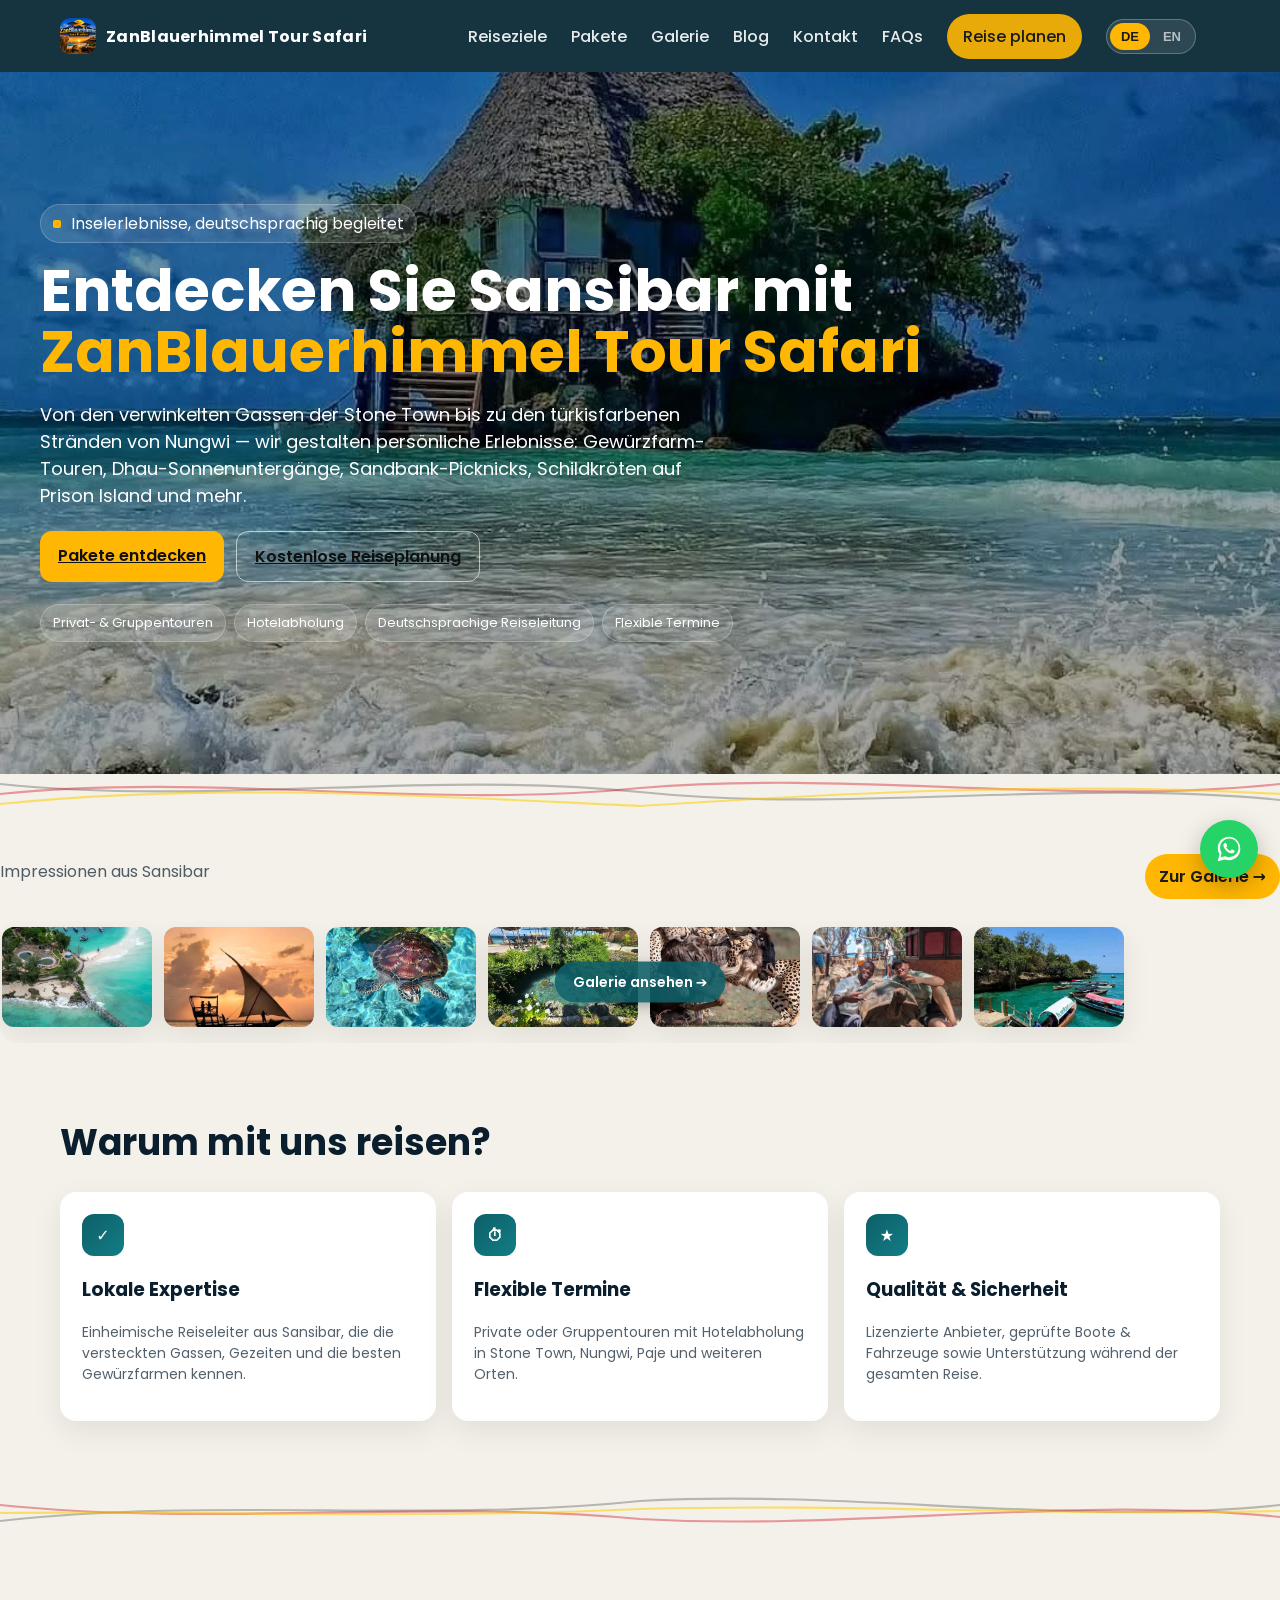
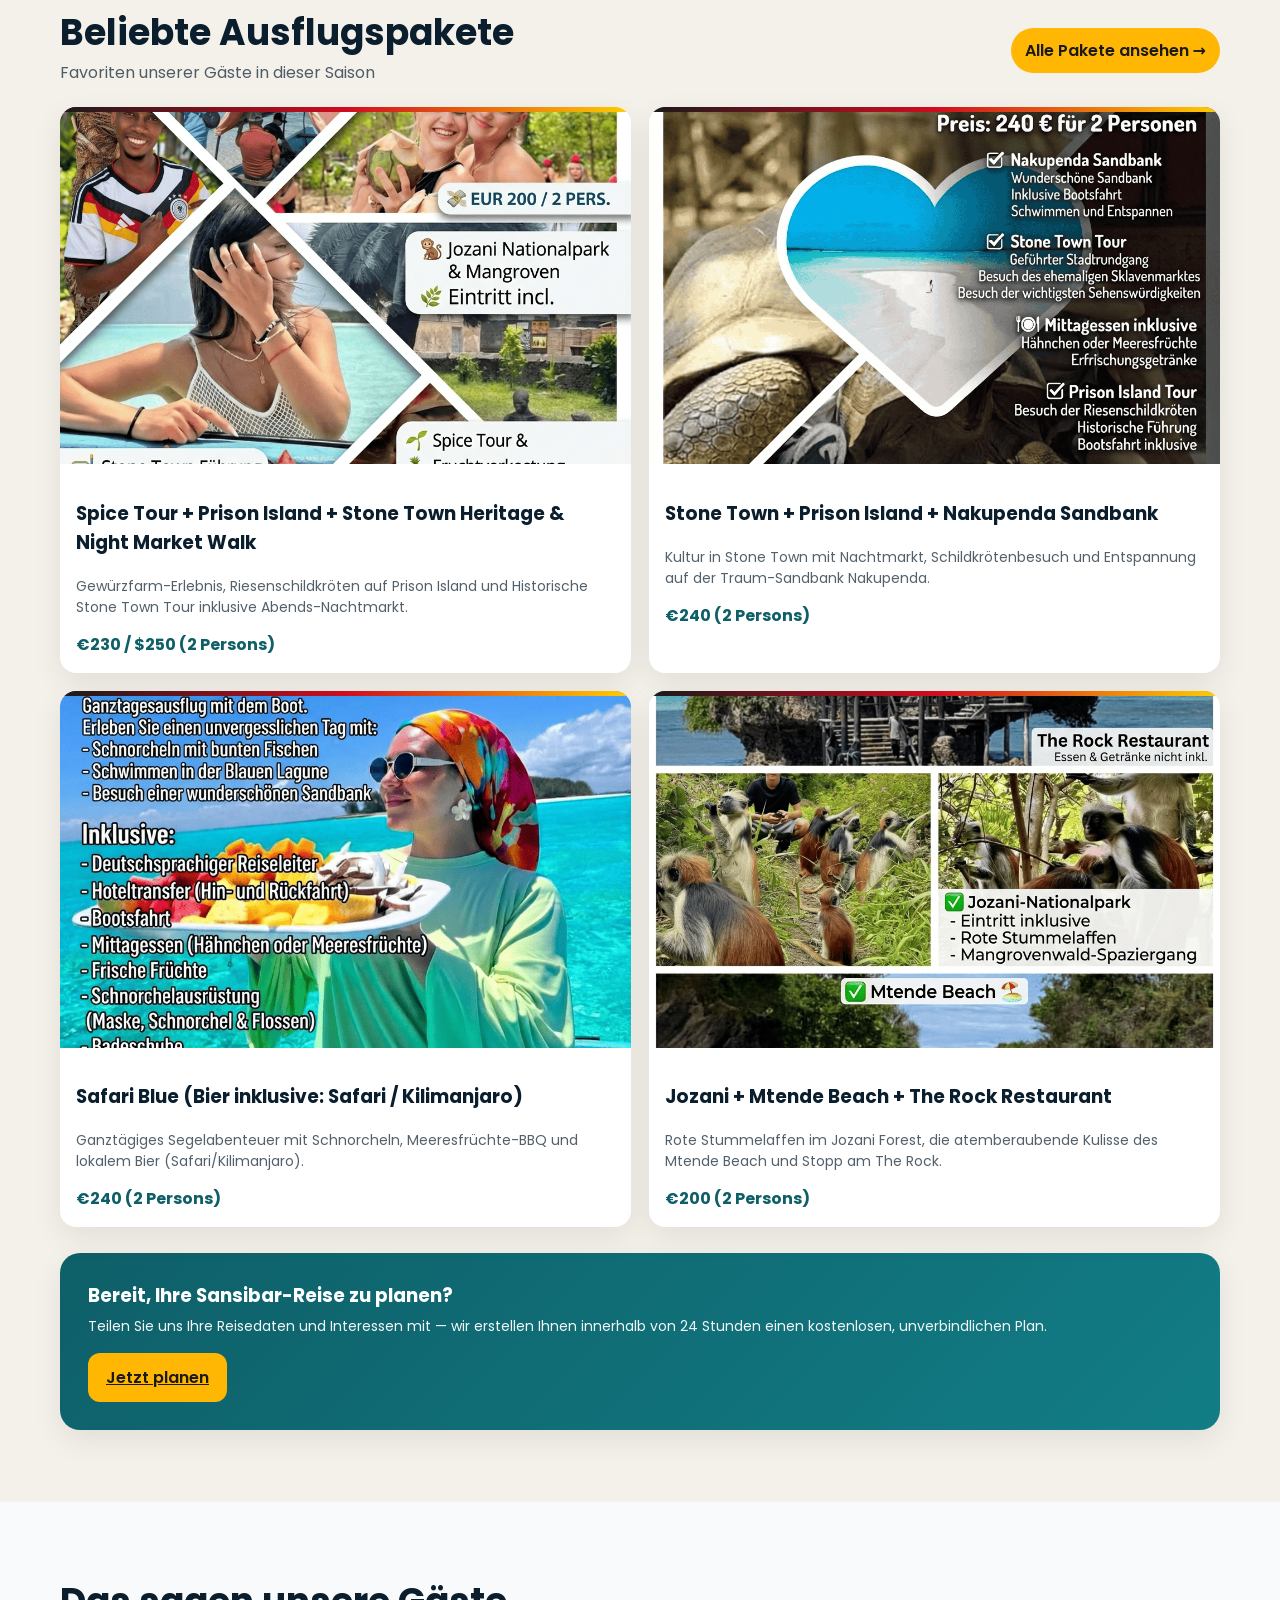
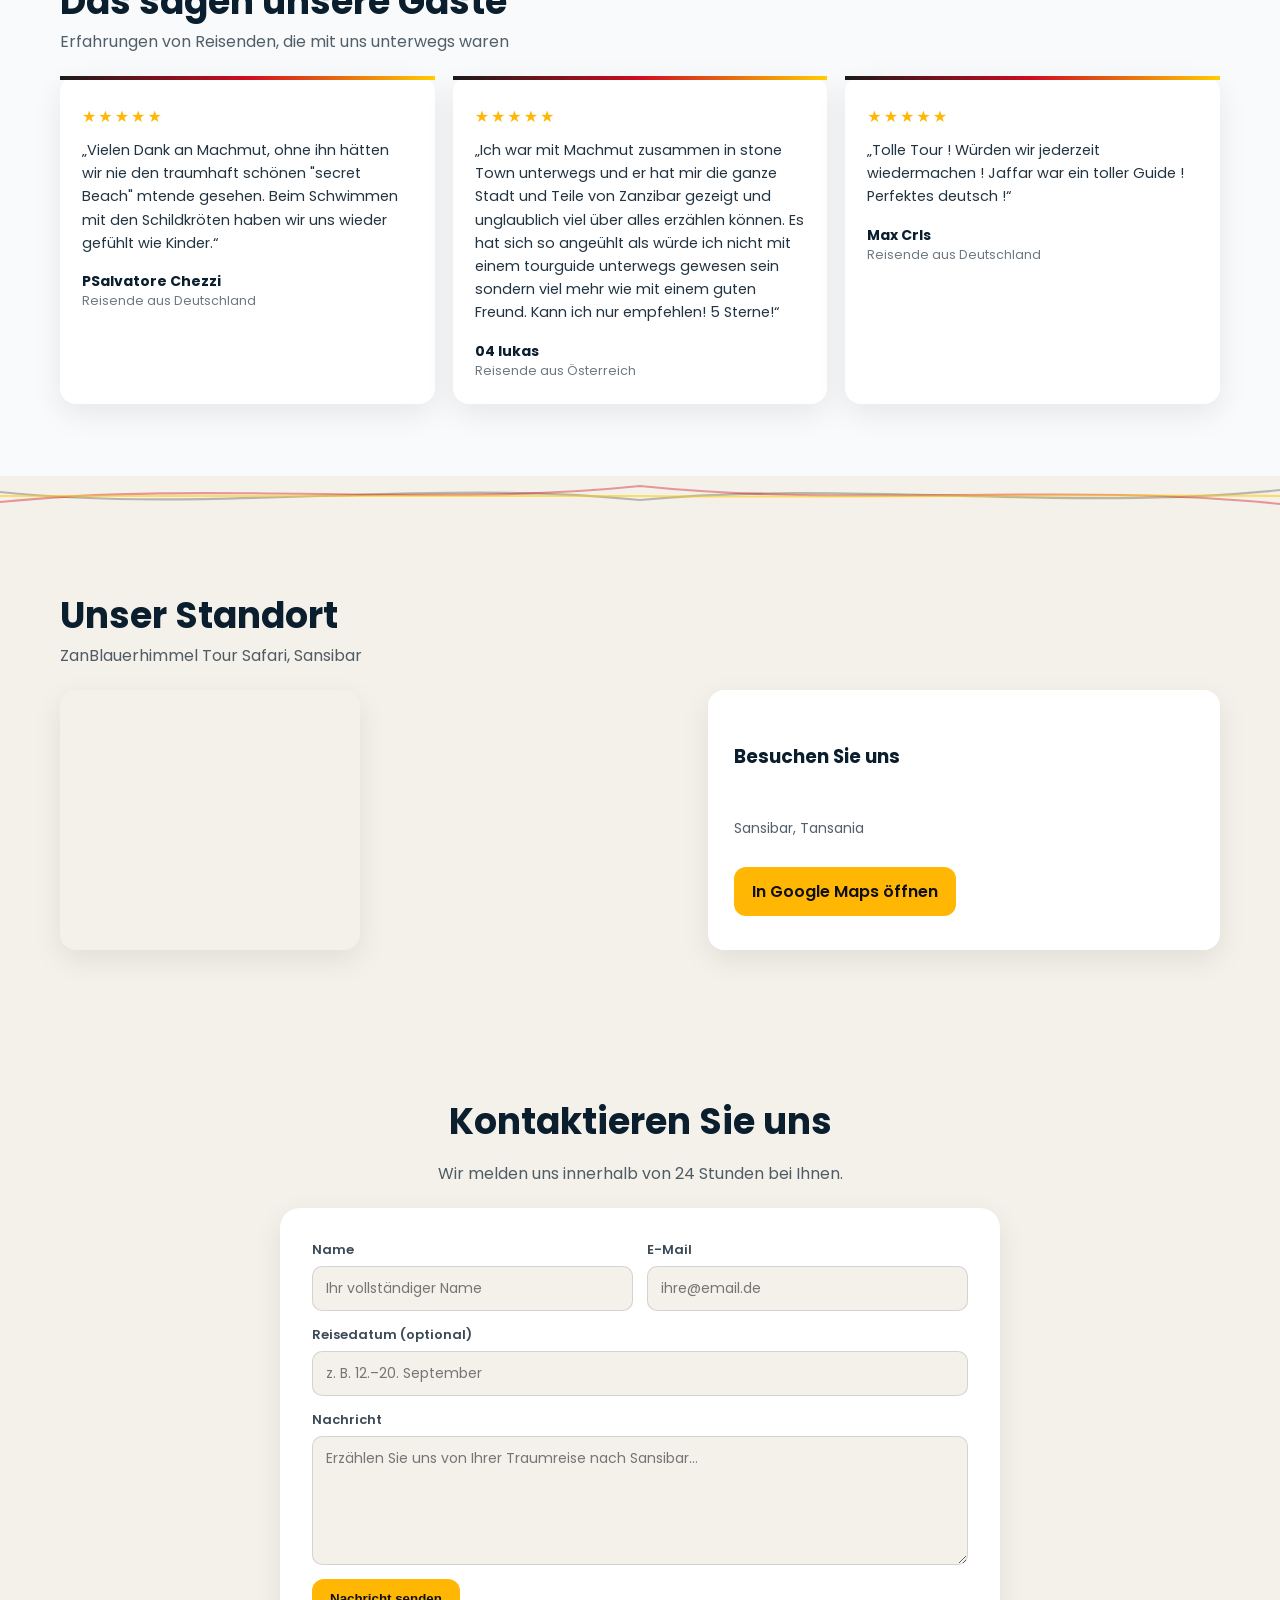
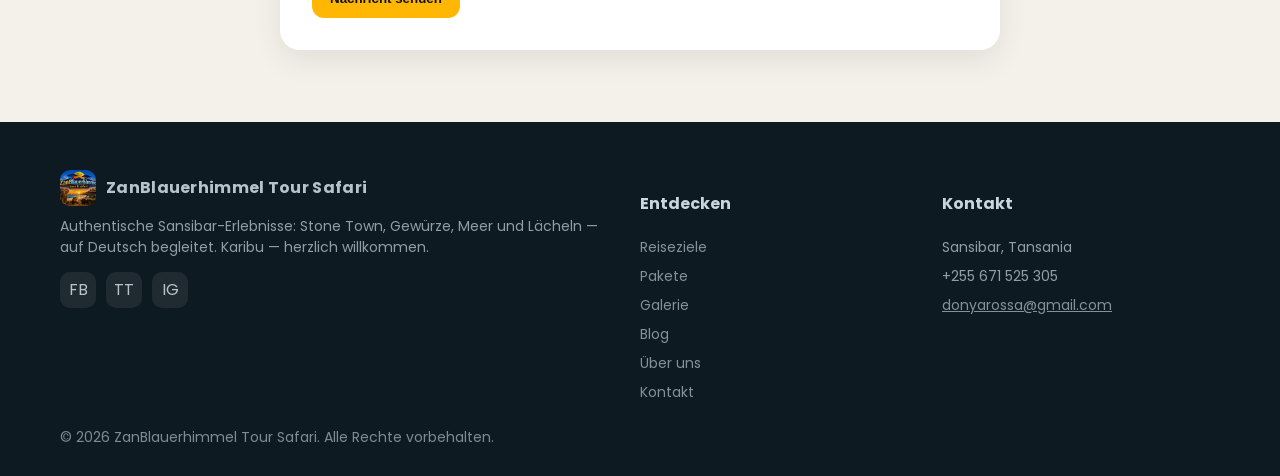
==== commit acbb93e9: "client req changes" ====
--- a/index.html
+++ b/index.html
@@ -89,12 +89,6 @@
           </div>
         </nav>
         <div class="mobile" id="mobileMenu" aria-label="Mobile Navigation">
-          <!-- <a
-            href="index.html#destinations"
-            data-de="Reiseziele"
-            data-en="Destinations"
-            >Reiseziele</a
-          > -->
           <a href="tours.html" data-de="Pakete" data-en="Packages">Pakete</a>
           <a href="gallery.html" data-de="Galerie" data-en="Gallery">Galerie</a>
           <a href="blogs.html" data-de="Blog" data-en="Blog">Blog</a>
@@ -350,7 +344,7 @@
                 >
               </div>
             </article>
-          </div>
+          </div> -->
 
           <!-- Horizontally scrollable gallery strip -->
           <div style="margin-top: 30px" class="gallery-wrapper reveal">
@@ -398,7 +392,7 @@
             </a>
           </div>
         </div>
-      </section> -->
+      </section>
 
       <!-- Why Us -->
       <section class="section reveal" id="why">
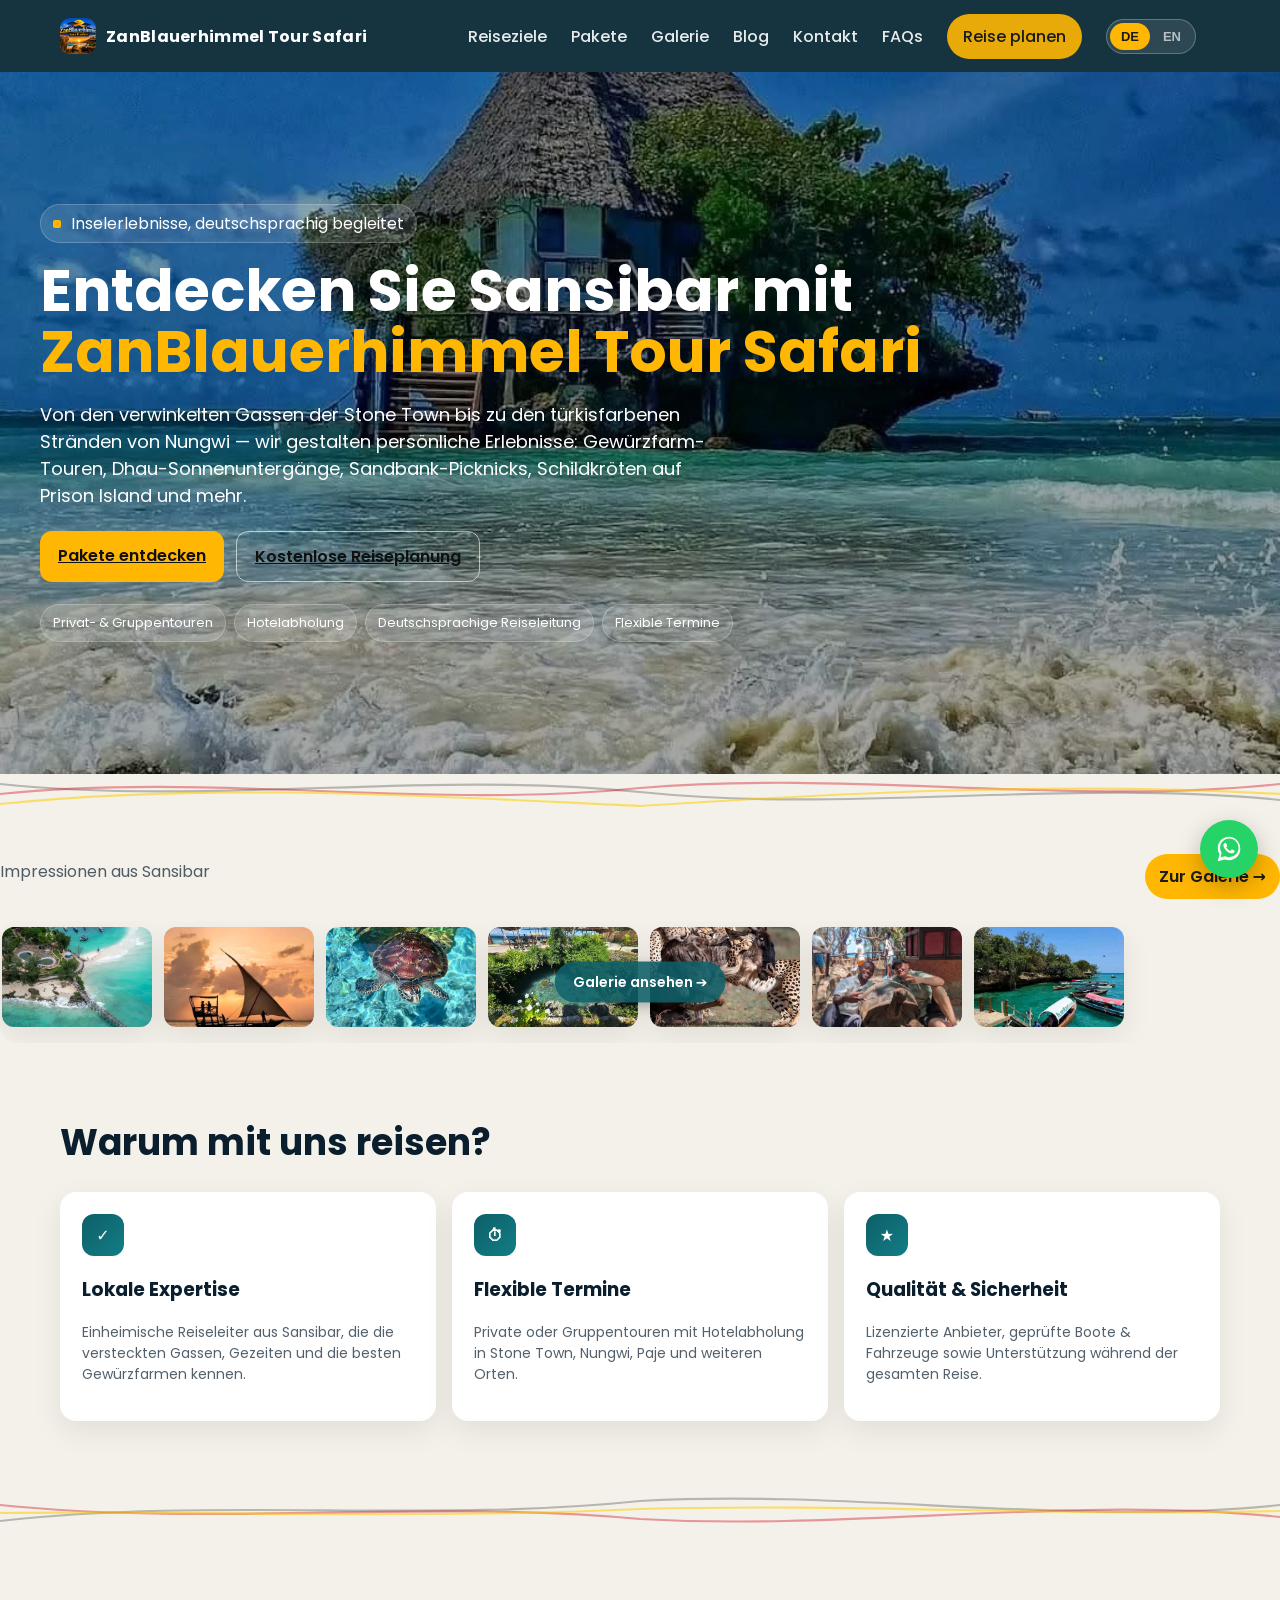
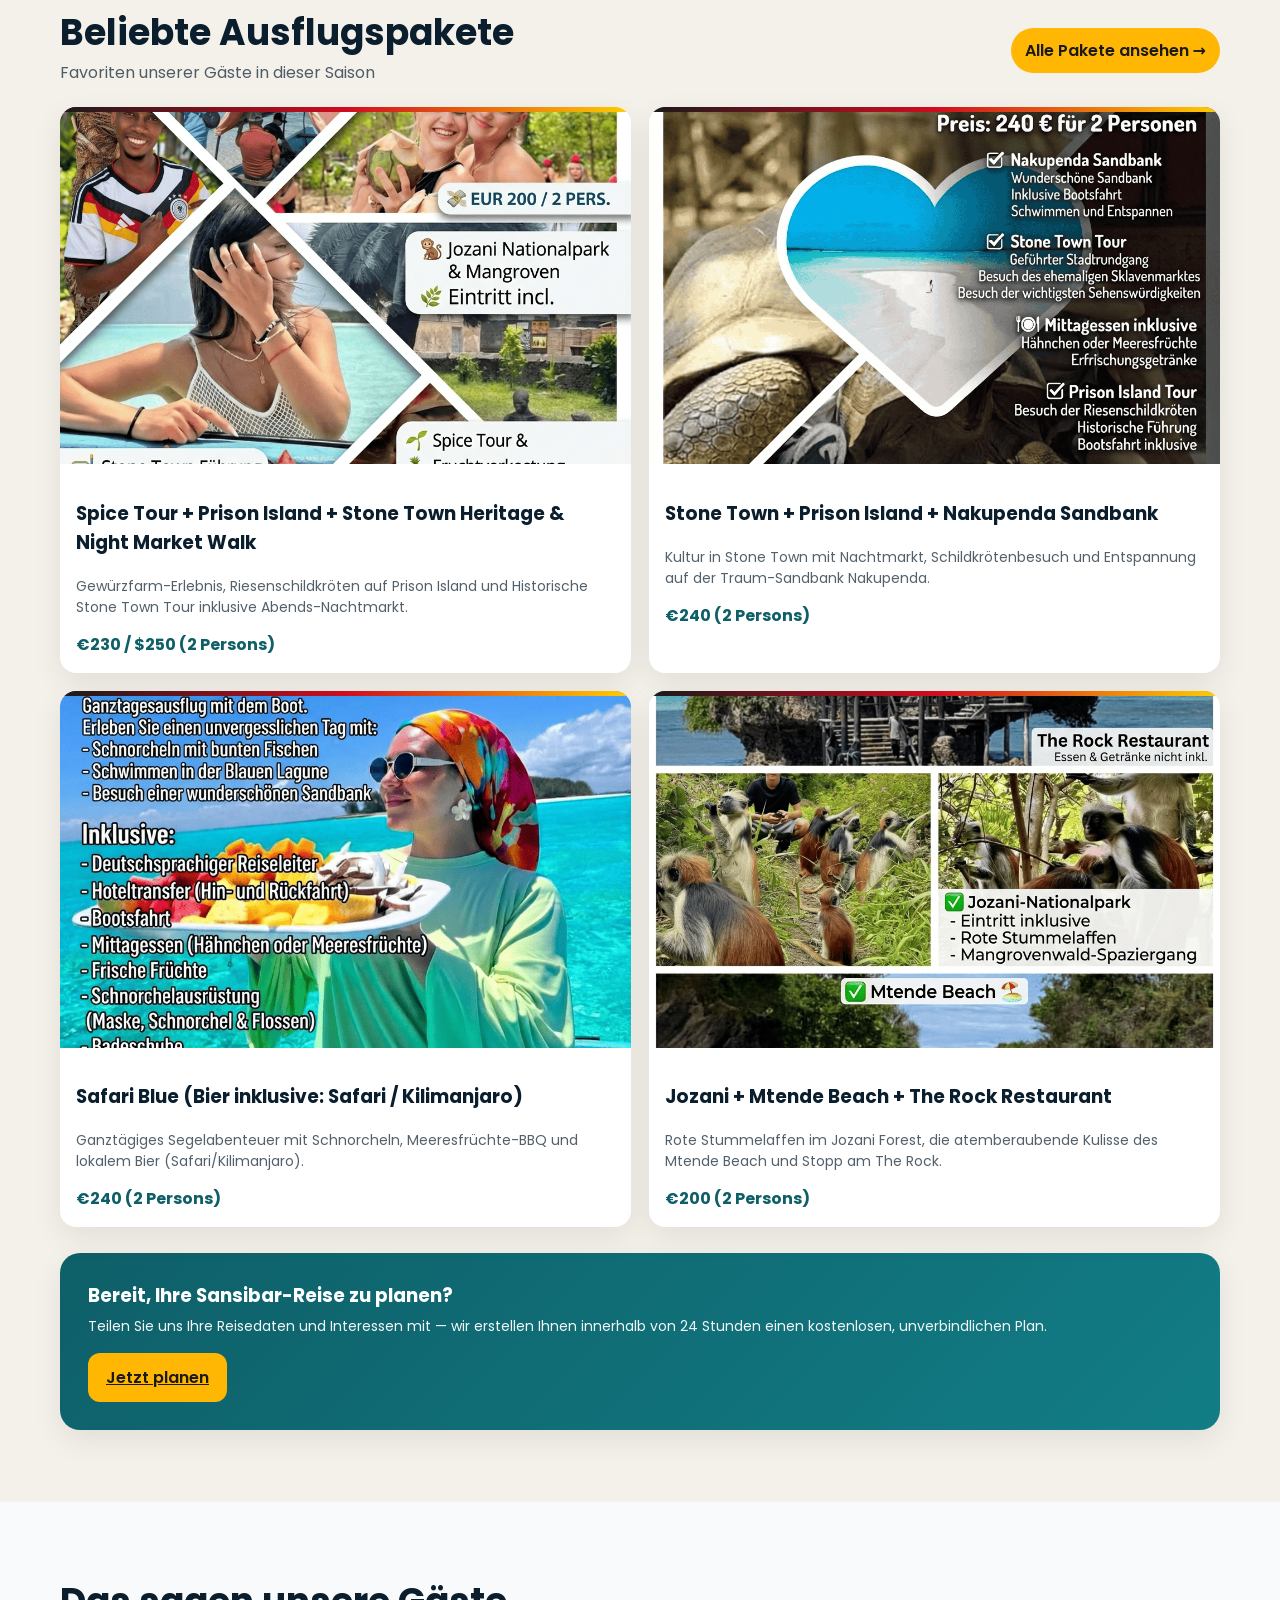
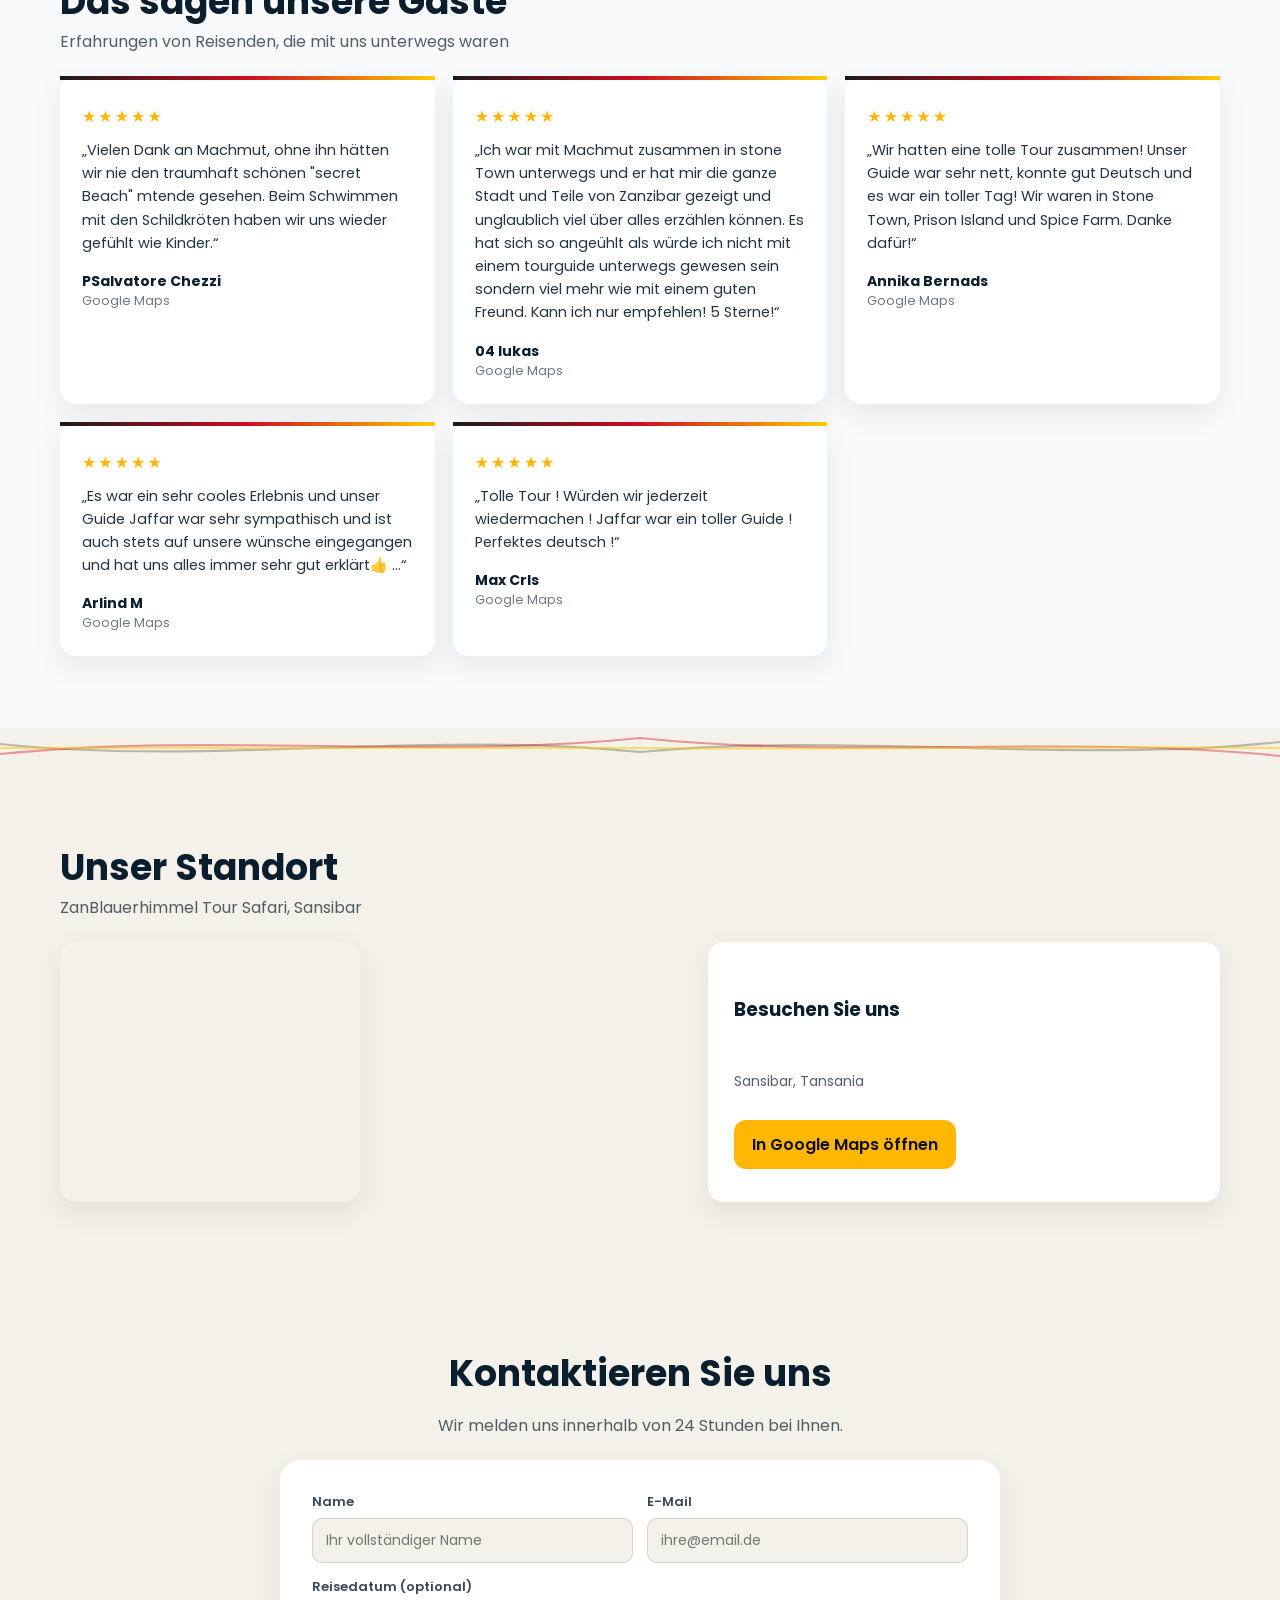
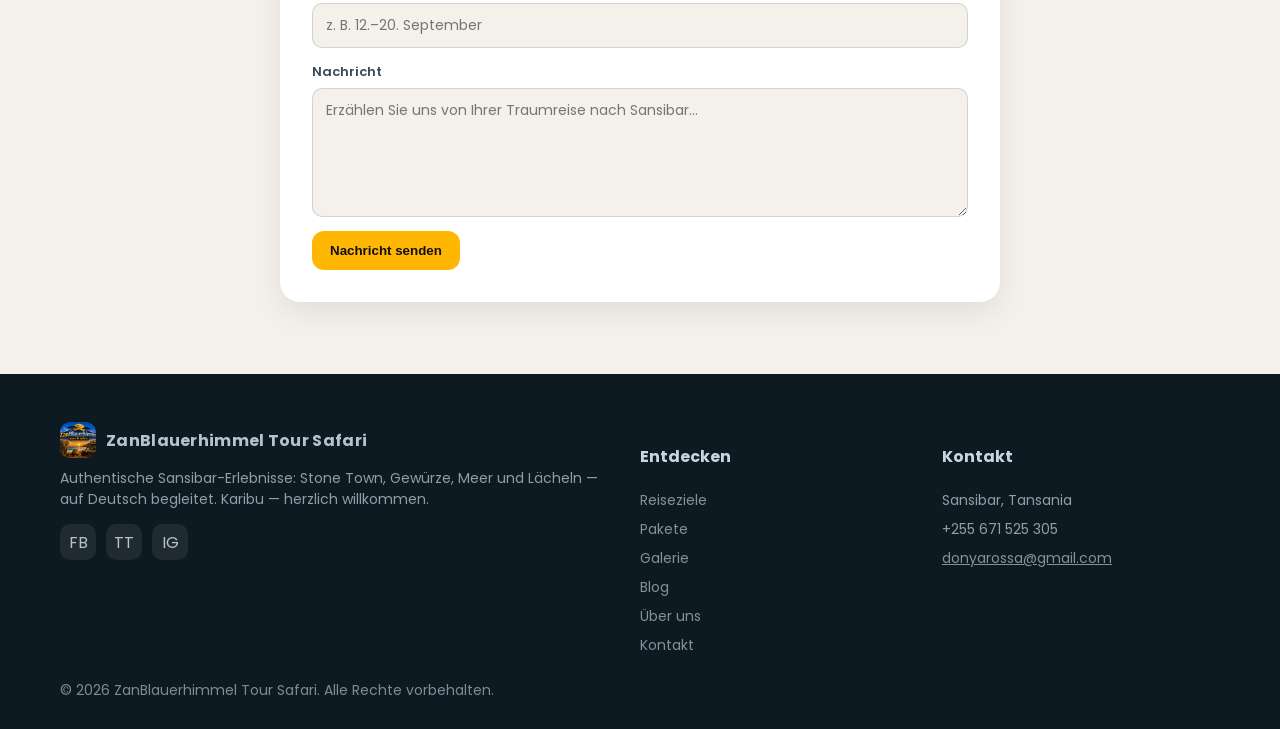
==== commit d8ff1b89: "new reviews" ====
--- a/index.html
+++ b/index.html
@@ -700,10 +700,10 @@
               <div class="author">PSalvatore Chezzi</div>
               <div
                 class="origin"
-                data-de="Reisende aus Deutschland"
-                data-en="Traveler from Germany"
-              >
-                Reisende aus Deutschland
+                data-de="Google Maps"
+                data-en="Google Maps"
+              >
+                Google Maps
               </div>
             </div>
             <div class="review-card">
@@ -723,10 +723,46 @@
               <div class="author">04 lukas</div>
               <div
                 class="origin"
-                data-de="Reisende aus Österreich"
-                data-en="Traveler from Austria"
-              >
-                Reisende aus Österreich
+                data-de="Google Maps"
+                data-en="Google Maps"
+              >
+                Google Maps
+              </div>
+            </div>
+            <div class="review-card">
+              <div class="stars">★★★★★</div>
+              <p
+                class="quote"
+                data-de="„Wir hatten eine tolle Tour zusammen! Unser Guide war sehr nett, konnte gut Deutsch und es war ein toller Tag! Wir waren in Stone Town, Prison Island und Spice Farm. Danke dafür!“"
+                data-en="“We had a fantastic tour together! Our guide was very friendly, spoke good German, and it was a great day! We visited Stone Town, Prison Island, and the Spice Farm. Thank you!”"
+              >
+                „Wir hatten eine tolle Tour zusammen! Unser Guide war sehr nett, konnte gut Deutsch und es war ein toller Tag! Wir waren in Stone Town, Prison Island und Spice Farm. Danke dafür!“
+              </p>
+              <div class="author">Annika Bernads</div>
+              <div
+                class="origin"
+                data-de="Google Maps"
+                data-en="Google Maps"
+              >
+                Google Maps
+              </div>
+            </div>
+            <div class="review-card">
+              <div class="stars">★★★★★</div>
+              <p
+                class="quote"
+                data-de="„Es war ein sehr cooles Erlebnis und unser Guide Jaffar war sehr sympathisch und ist auch stets auf unsere wünsche eingegangen und hat uns alles immer sehr gut erklärt👍 …“"
+                data-en="“It was a really cool experience and our guide Jaffar was very friendly and always catered to our wishes and explained everything very well 👍 …”"
+              >
+                „Es war ein sehr cooles Erlebnis und unser Guide Jaffar war sehr sympathisch und ist auch stets auf unsere wünsche eingegangen und hat uns alles immer sehr gut erklärt👍 …“
+              </p>
+              <div class="author">Arlind M</div>
+              <div
+                class="origin"
+                data-de="Google Maps"
+                data-en="Google Maps"
+              >
+                Google Maps
               </div>
             </div>
             <div class="review-card">
@@ -741,10 +777,10 @@
               <div class="author">Max Crls</div>
               <div
                 class="origin"
-                data-de="Reisende aus Österreich"
-                data-en="Traveler from Austria"
-              >
-                Reisende aus Deutschland
+                data-de="Google Maps"
+                data-en="Google Maps"
+              >
+                Google Maps
               </div>
             </div>
           </div>
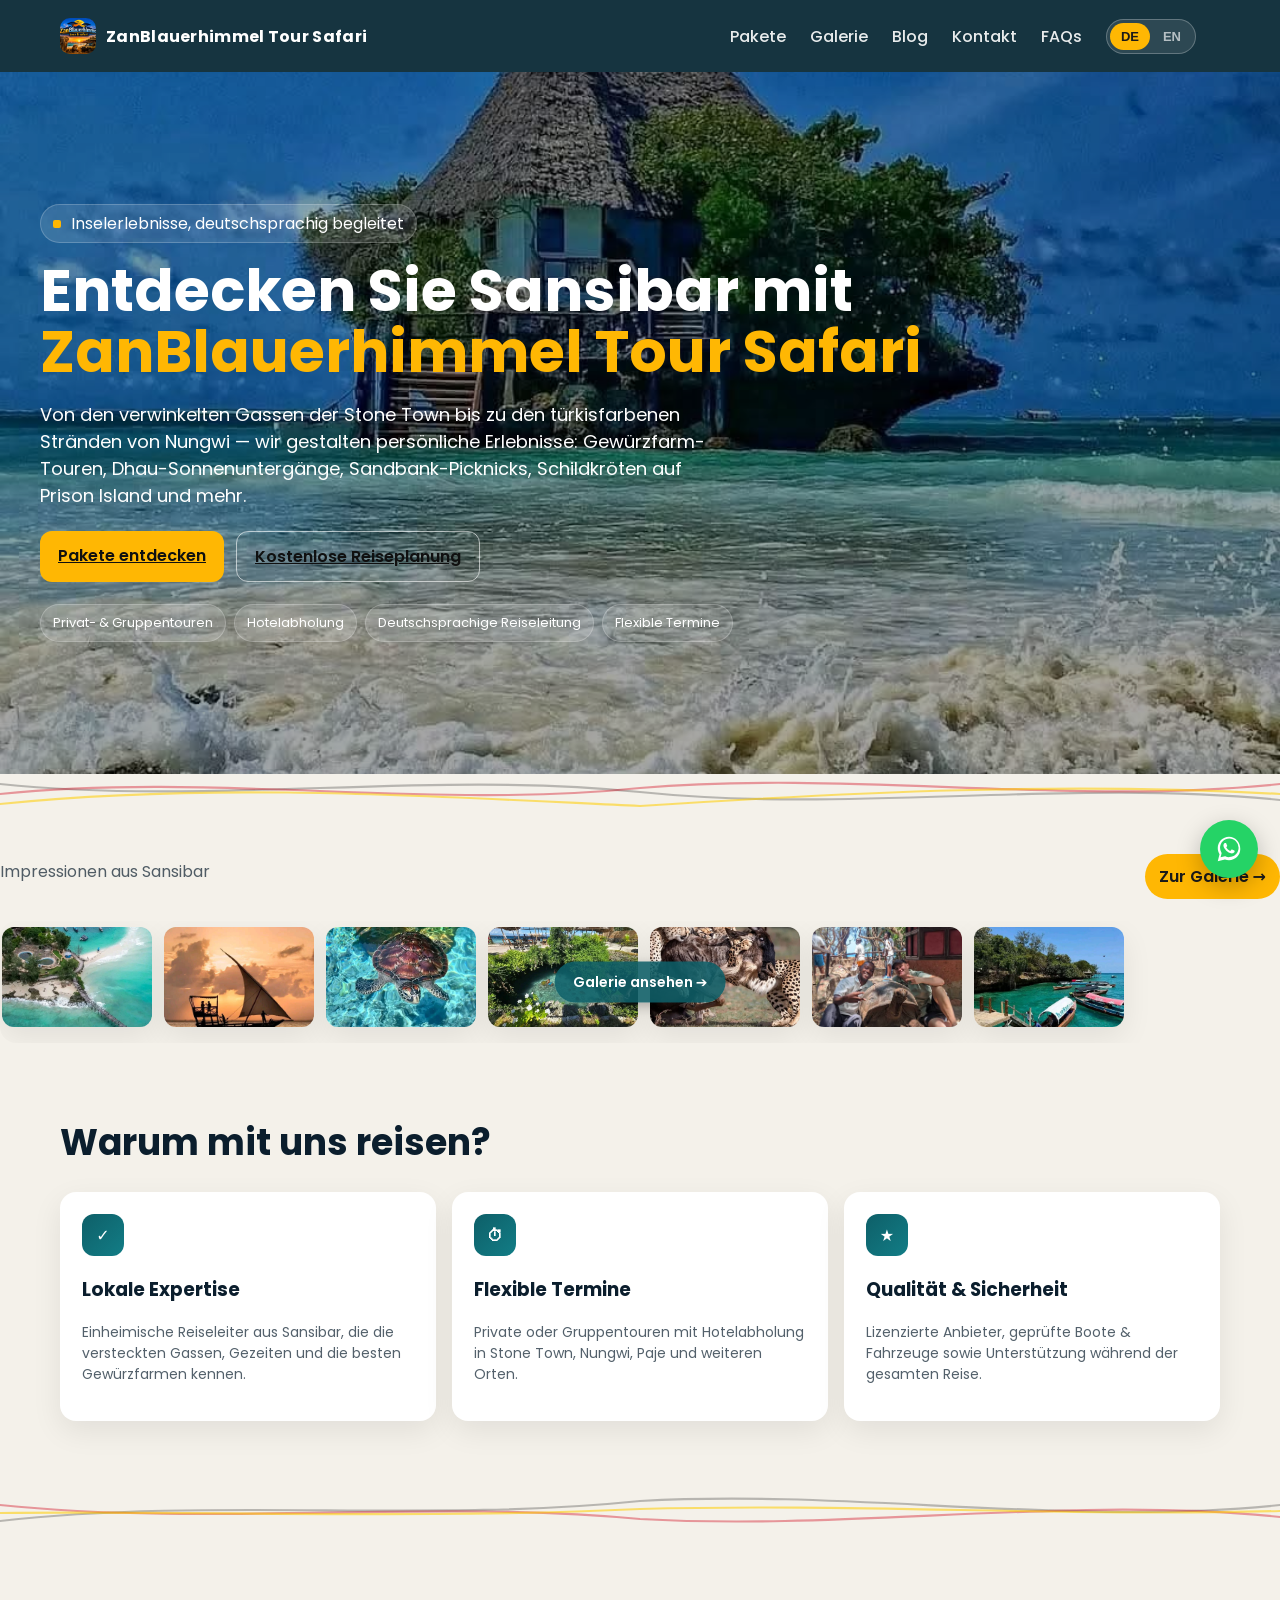
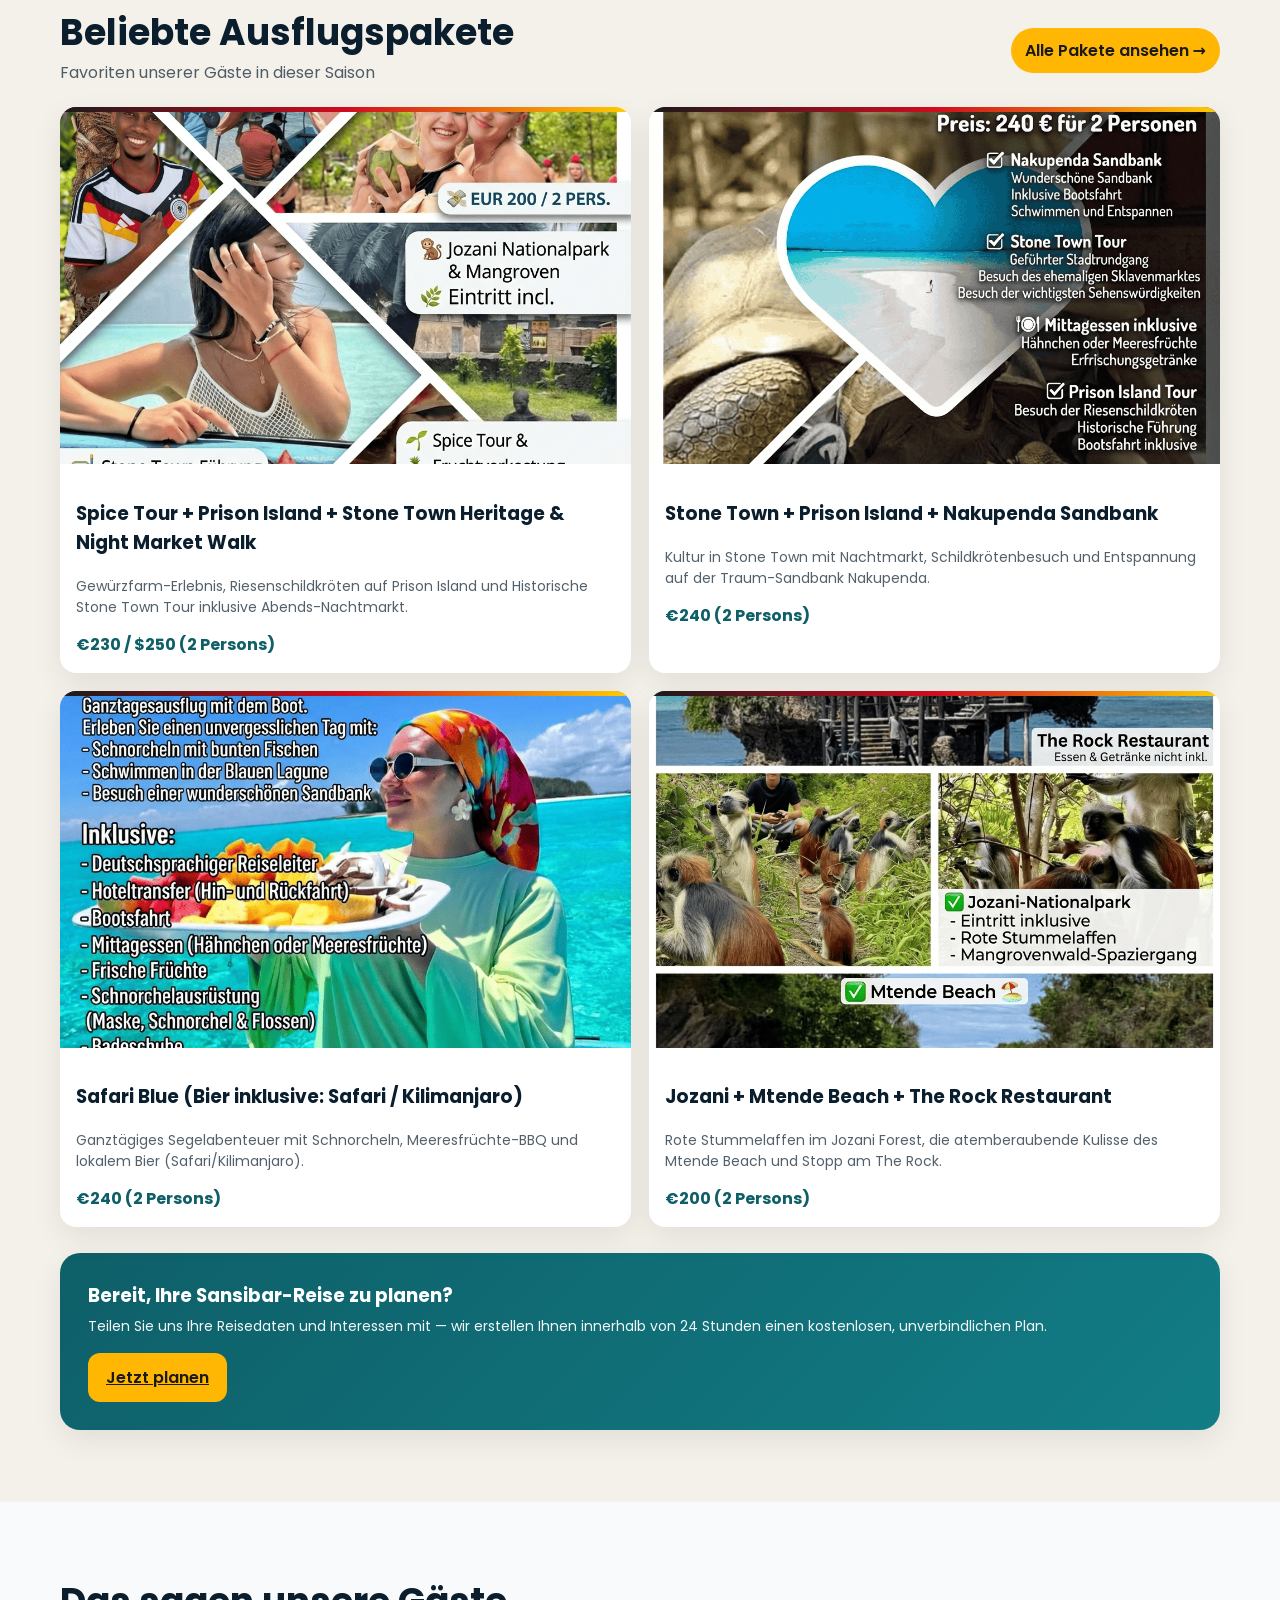
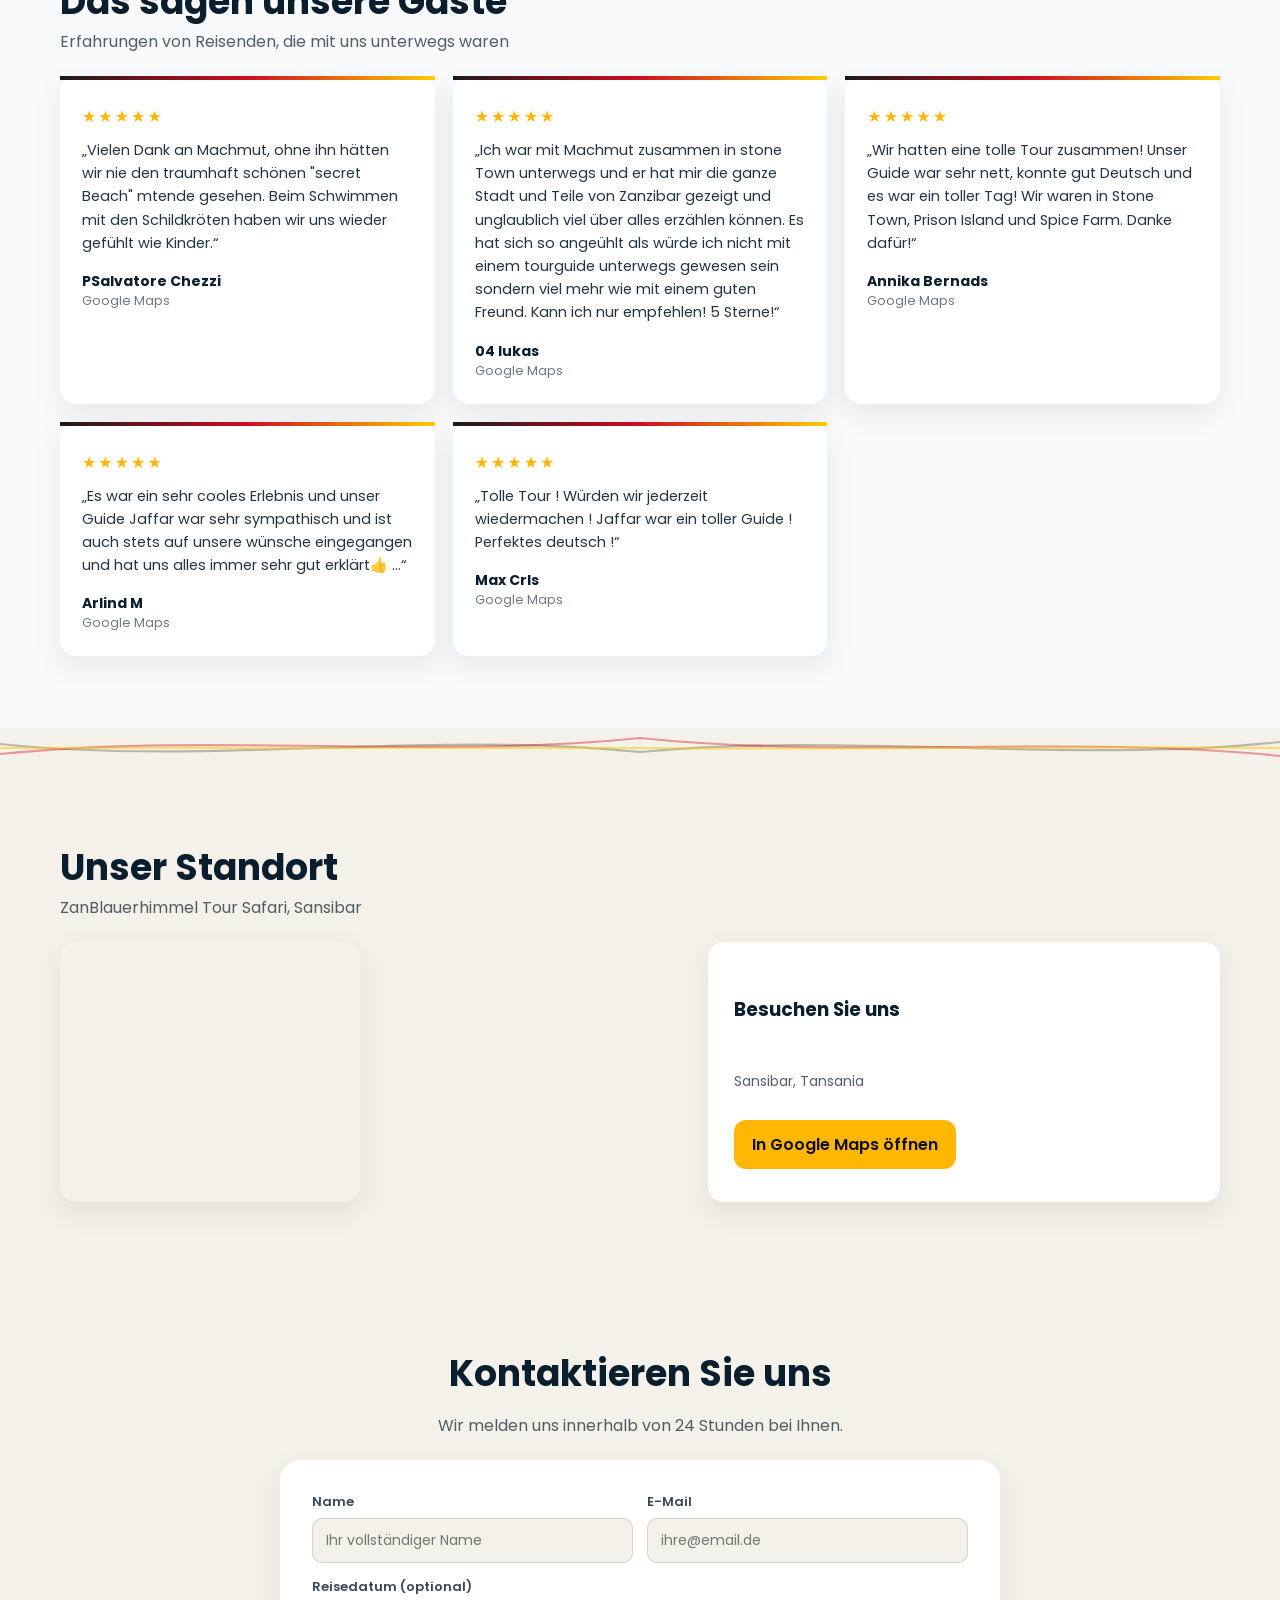
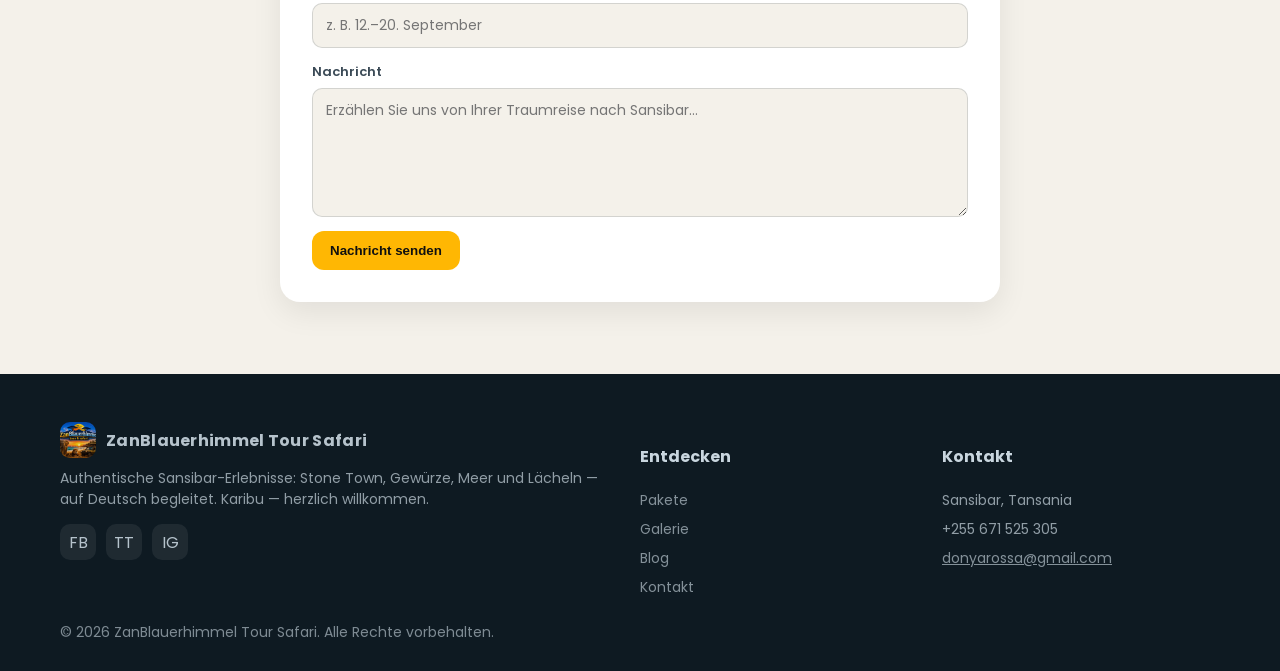
==== commit 134a1f5a: "nav cleanup" ====
--- a/index.html
+++ b/index.html
@@ -52,12 +52,6 @@
             ☰
           </button>
           <div class="menu" id="menu">
-            <a
-              href="tours.html"
-              data-de="Reiseziele"
-              data-en="Destinations"
-              >Reiseziele</a
-            >
             <a href="tours.html" data-de="Pakete" data-en="Packages">Pakete</a>
             <a href="gallery.html" data-de="Galerie" data-en="Gallery"
               >Galerie</a
@@ -67,14 +61,7 @@
               >Kontakt</a
             >
             <a href="faqs.html" data-de="FAQs" data-en="FAQs">FAQs</a>
-            <a
-              href="contact.html"
-              class="cta"
-              style="color: #1a1a1a"
-              data-de="Reise planen"
-              data-en="Plan Your Trip"
-              >Reise planen</a
-            >
+          
             <div class="lang-toggle" aria-label="Sprache wählen">
               <button type="button" data-lang-btn="de" class="active">
                 DE
@@ -93,6 +80,7 @@
           <a href="gallery.html" data-de="Galerie" data-en="Gallery">Galerie</a>
           <a href="blogs.html" data-de="Blog" data-en="Blog">Blog</a>
           <a href="contact.html" data-de="Kontakt" data-en="Contact">Kontakt</a>
+          <a href="faqs.html" data-de="FAQs" data-en="FAQs">FAQs</a>
           <div class="lang-toggle" style="margin: 14px 20px">
             <button type="button" data-lang-btn="de" class="active">DE</button>
             <button type="button" data-lang-btn="en">EN</button>
@@ -1007,12 +995,6 @@
               class="small"
               style="display: grid; gap: 8px; margin-top: 10px"
             >
-              <a
-                href="index.html#destinations"
-                data-de="Reiseziele"
-                data-en="Destinations"
-                >Reiseziele</a
-              >
               <a href="tours.html" data-de="Pakete" data-en="Packages"
                 >Pakete</a
               >
@@ -1020,9 +1002,6 @@
                 >Galerie</a
               >
               <a href="blogs.html" data-de="Blog" data-en="Blog">Blog</a>
-              <a href="about.html" data-de="Über uns" data-en="About Us"
-                >Über uns</a
-              >
               <a href="contact.html" data-de="Kontakt" data-en="Contact"
                 >Kontakt</a
               >
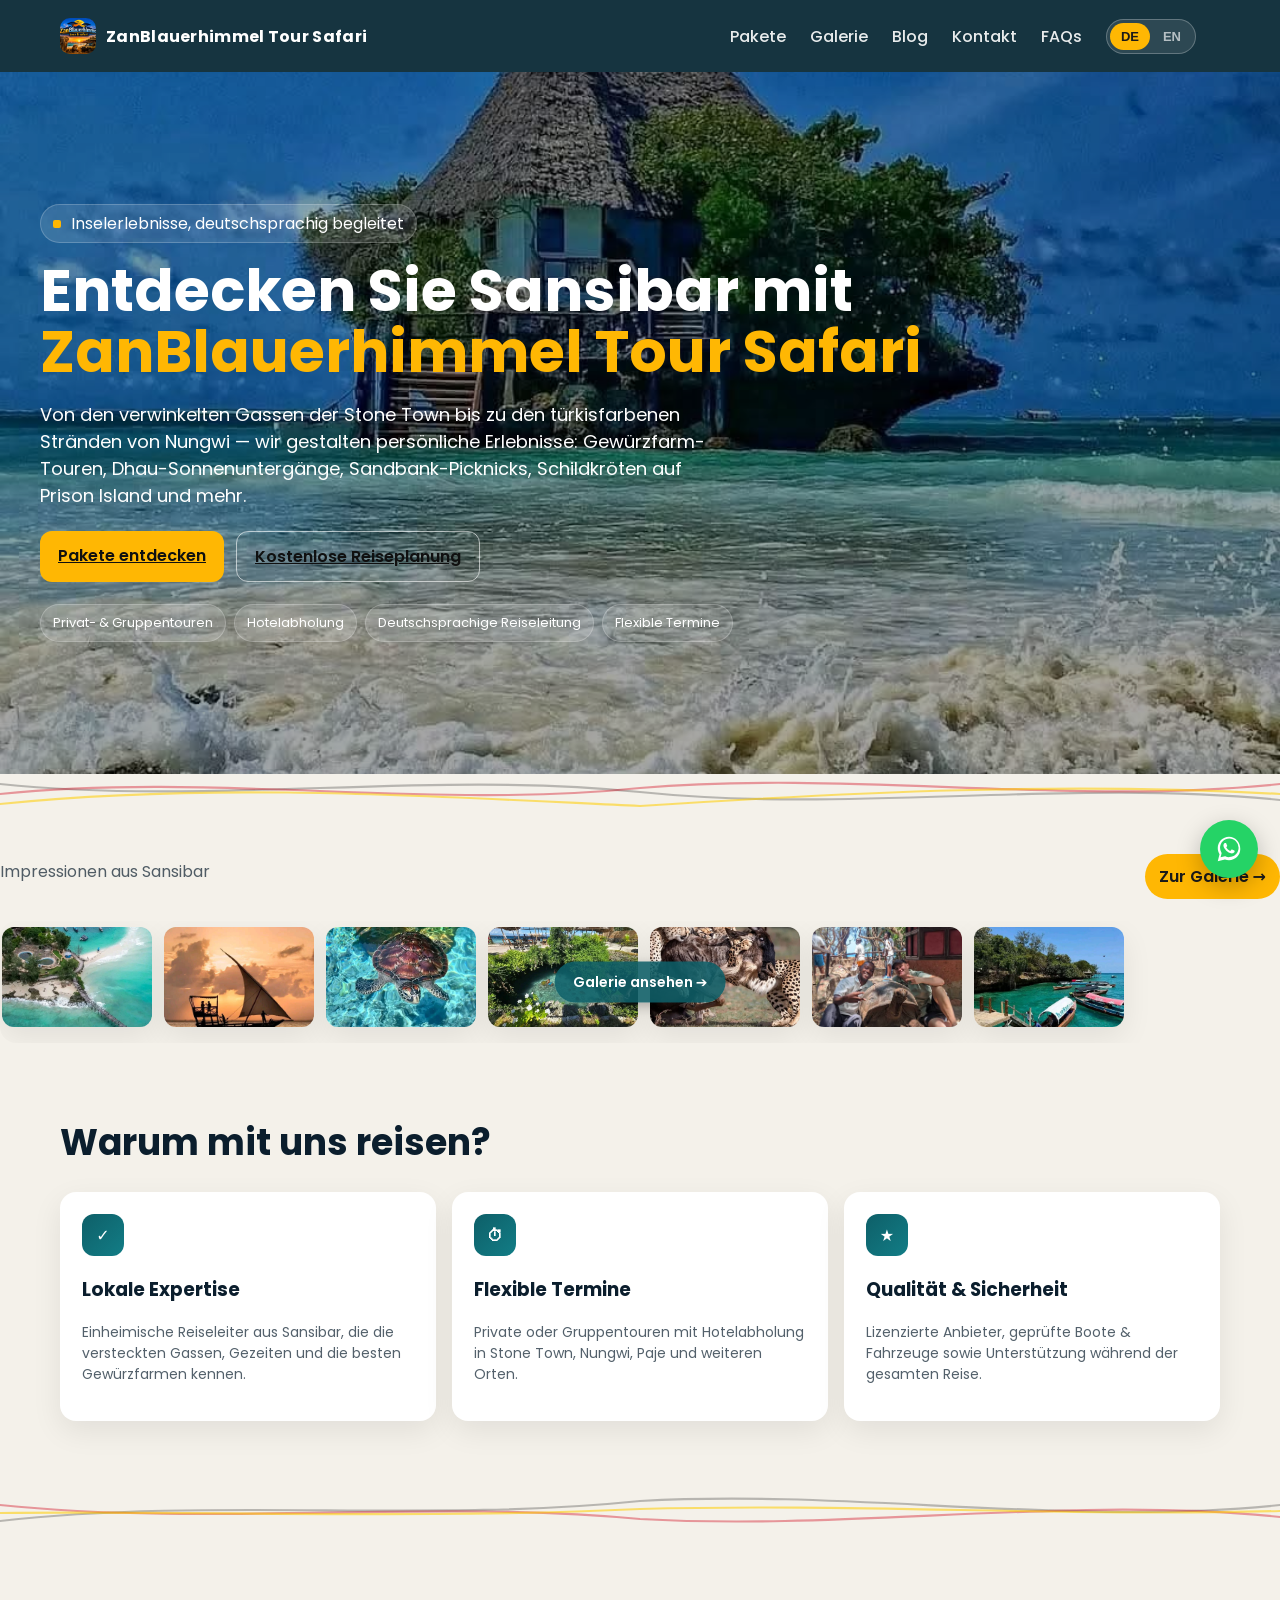
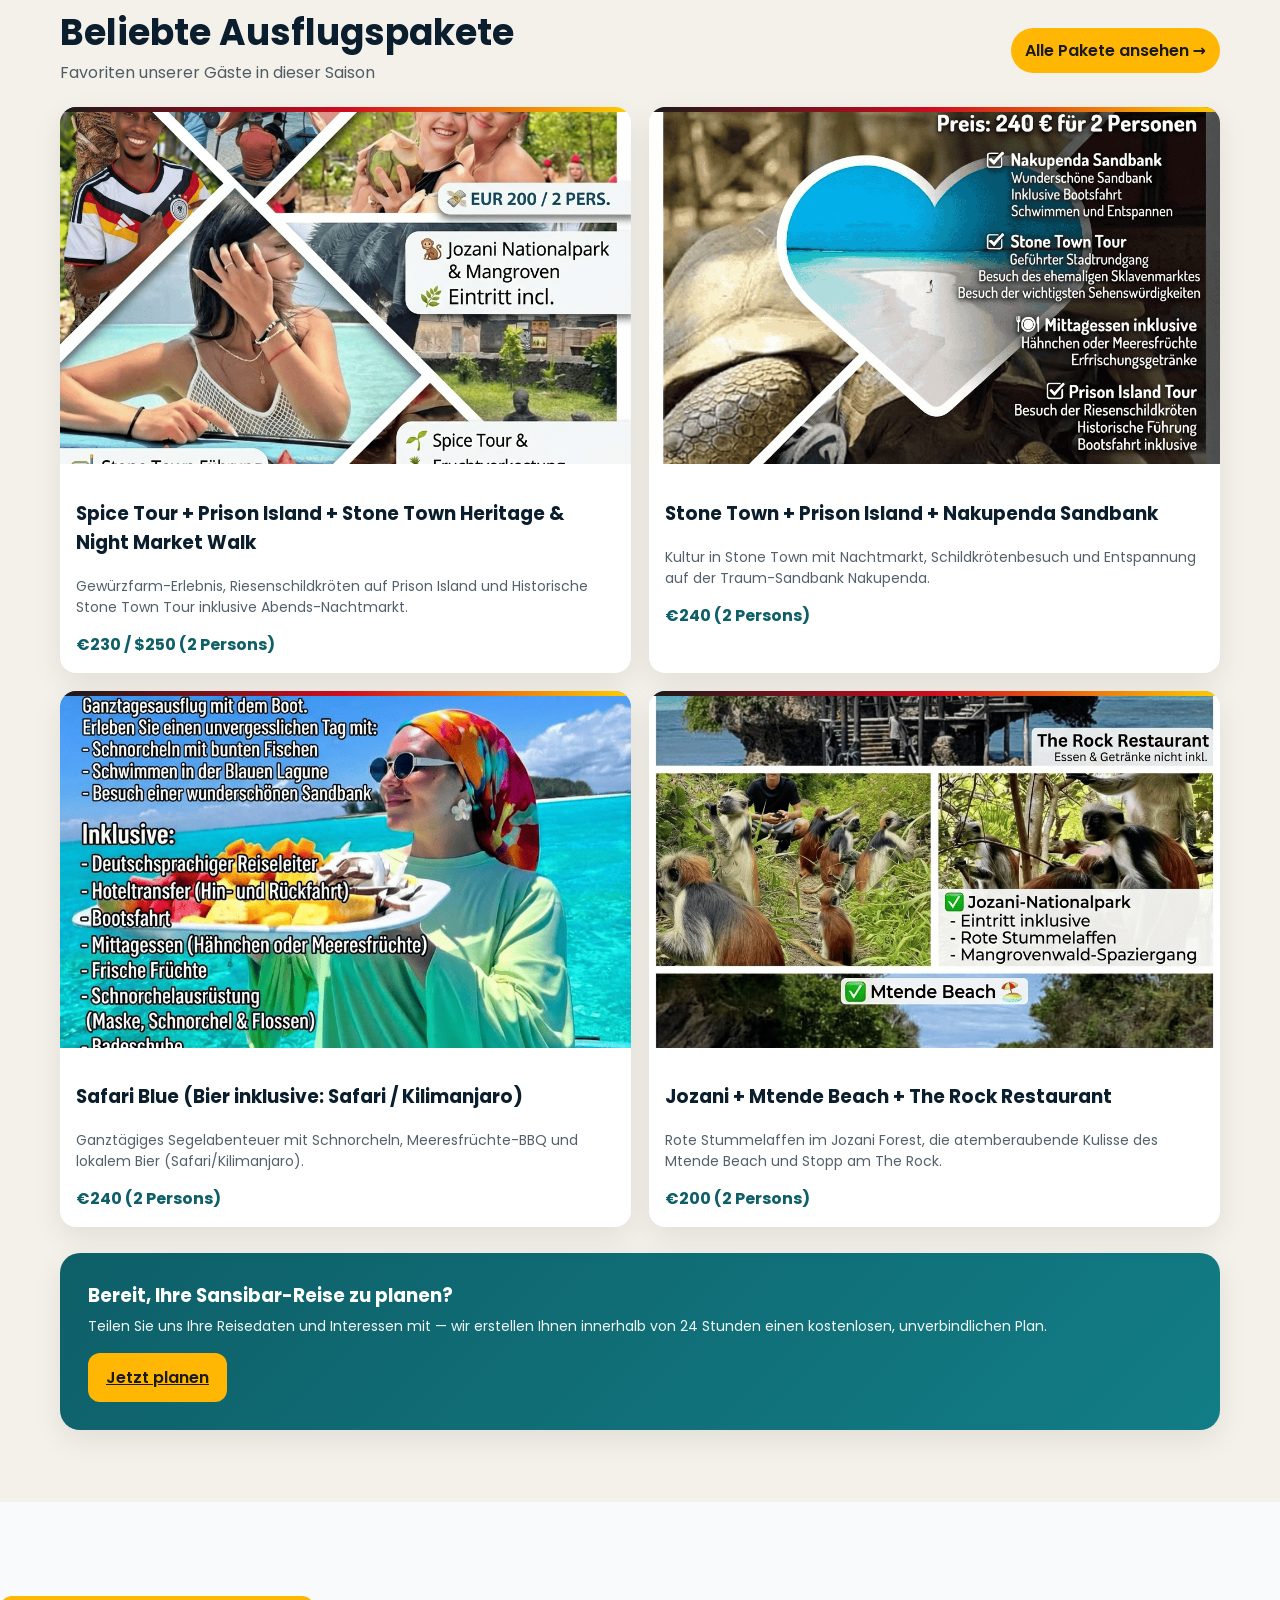
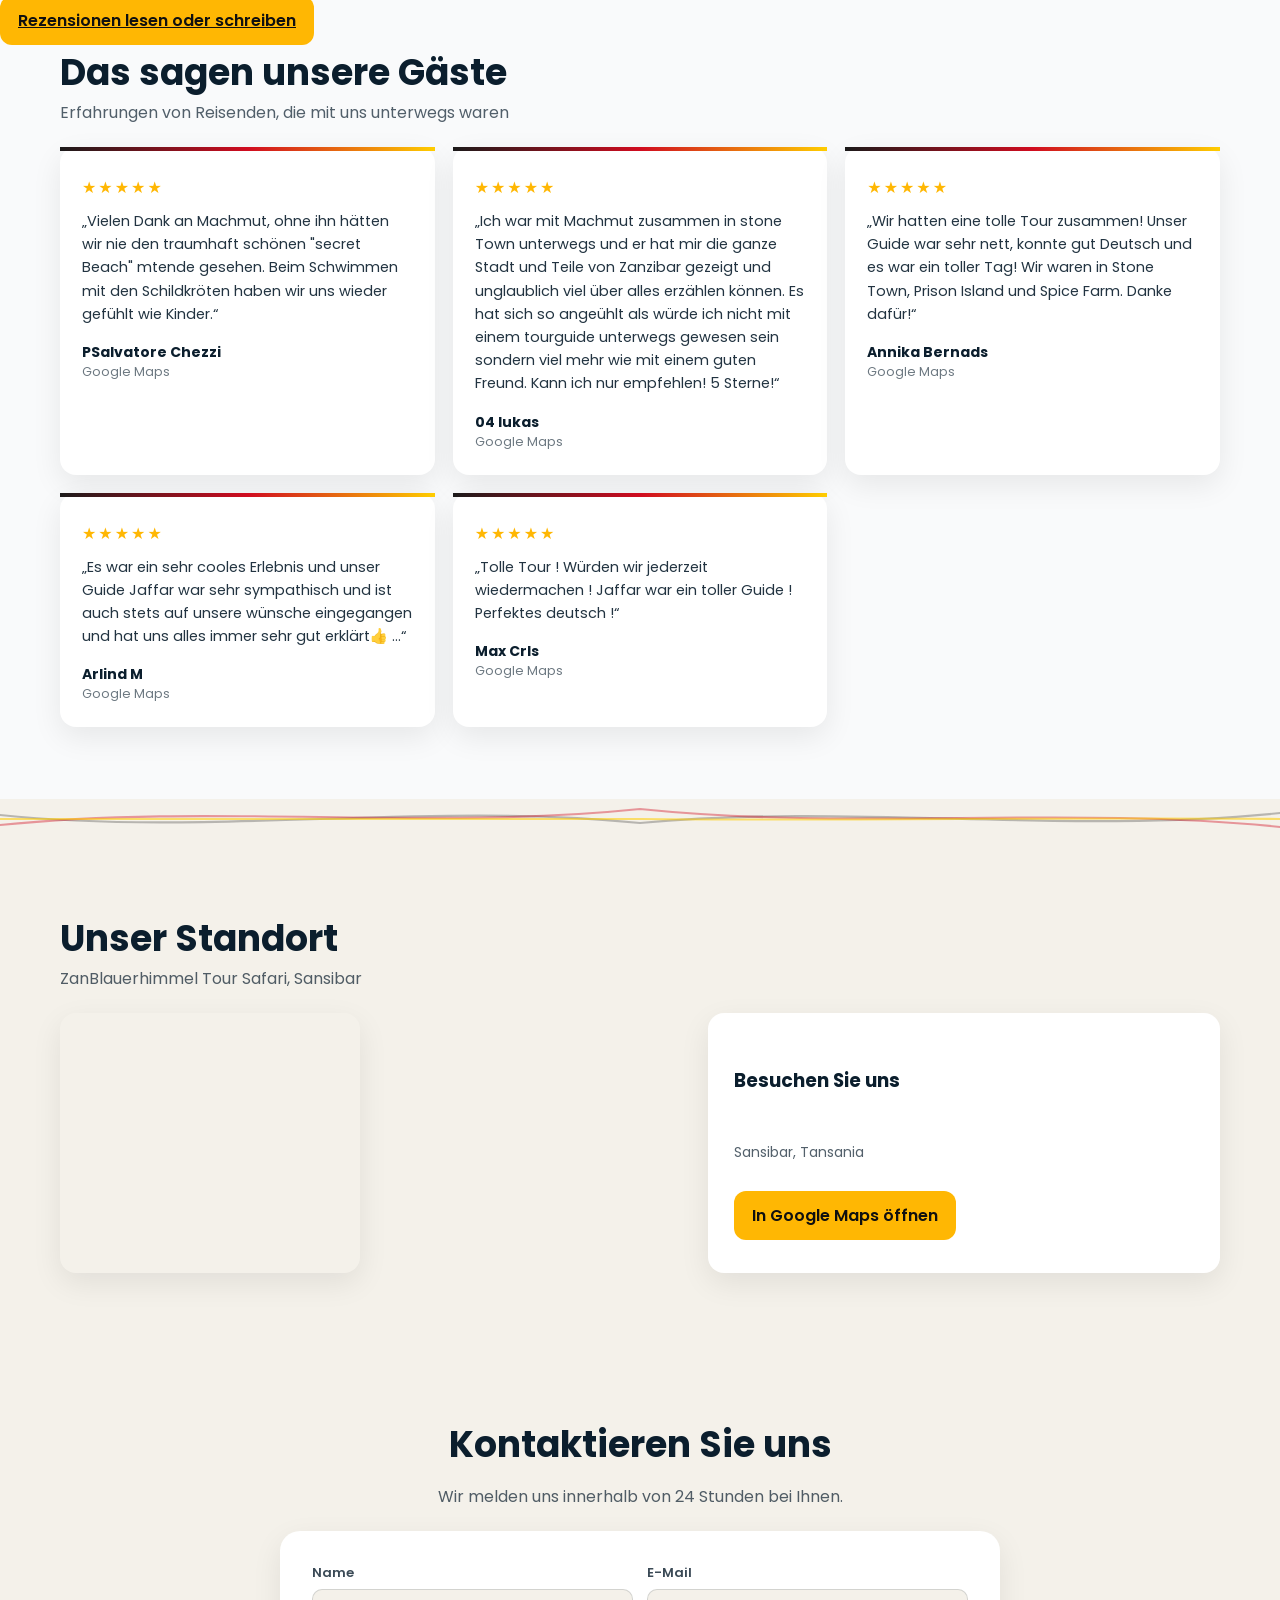
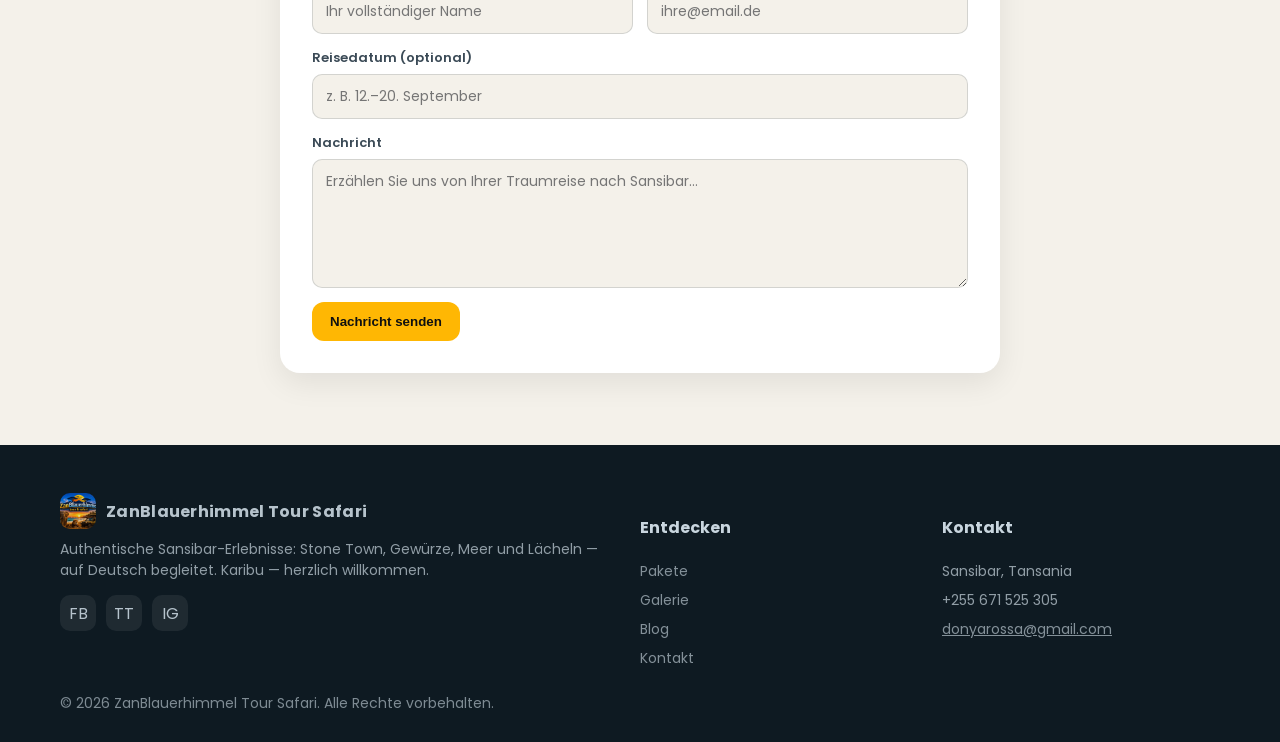
==== commit 3d404515: "reviews" ====
--- a/index.html
+++ b/index.html
@@ -27,6 +27,7 @@
     />
 
     <link rel="preconnect" href="https://fonts.googleapis.com" />
+    <link rel="icon" href="./images/logo.jpg" type="image/jpg">
     <link rel="preconnect" href="https://fonts.gstatic.com" crossorigin />
     <link
       href="https://fonts.googleapis.com/css2?family=Poppins:wght@300;400;500;600;700&display=swap"
@@ -655,6 +656,15 @@
 
       <!-- Reviews -->
       <section class="section reveal" id="reviews" style="background: #f9fafb">
+        <div class="hero-actions">
+          <a
+            href="reviews.html"
+            class="btn btn-primary"
+            data-de="Rezensionen lesen oder schreiben"
+            data-en="Read or Write Reviews"
+            >Rezensionen lesen oder schreiben</a
+          >
+        </div>
         <div class="container">
           <div class="section-title">
             <div>
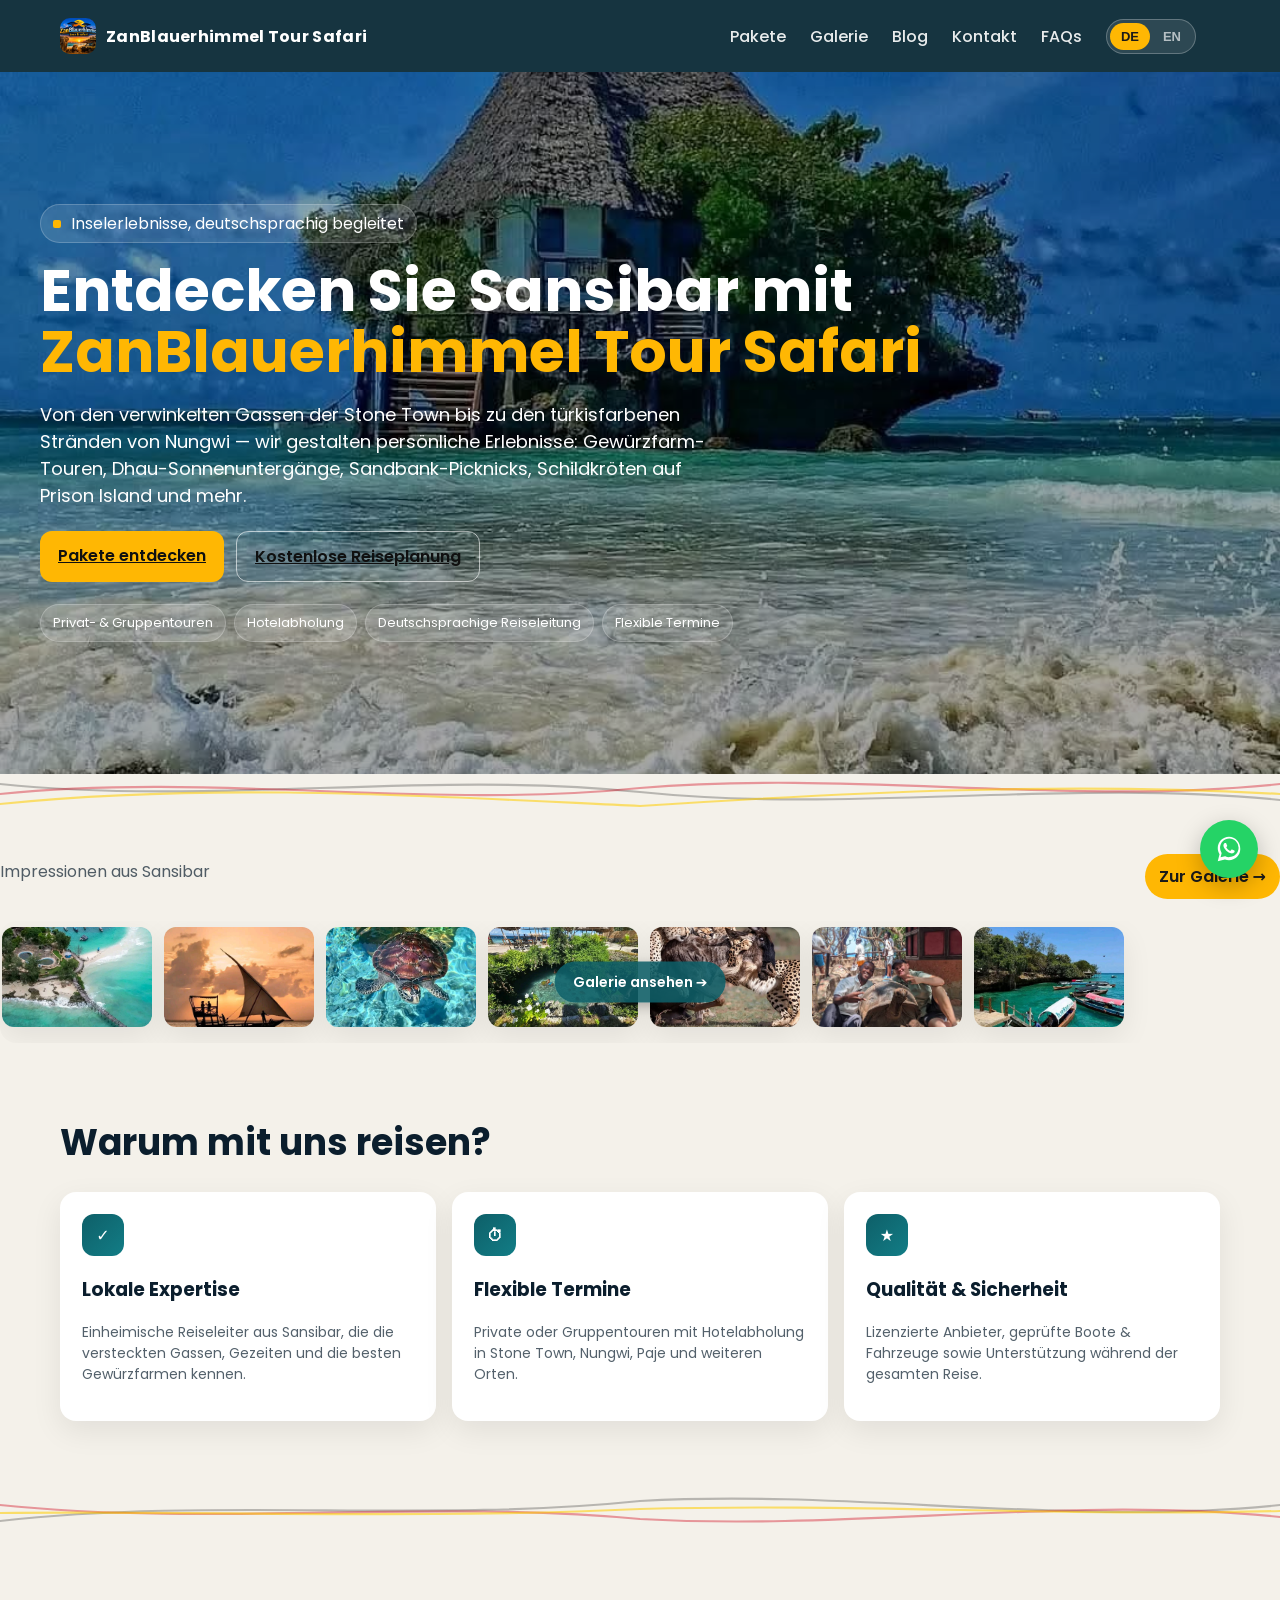
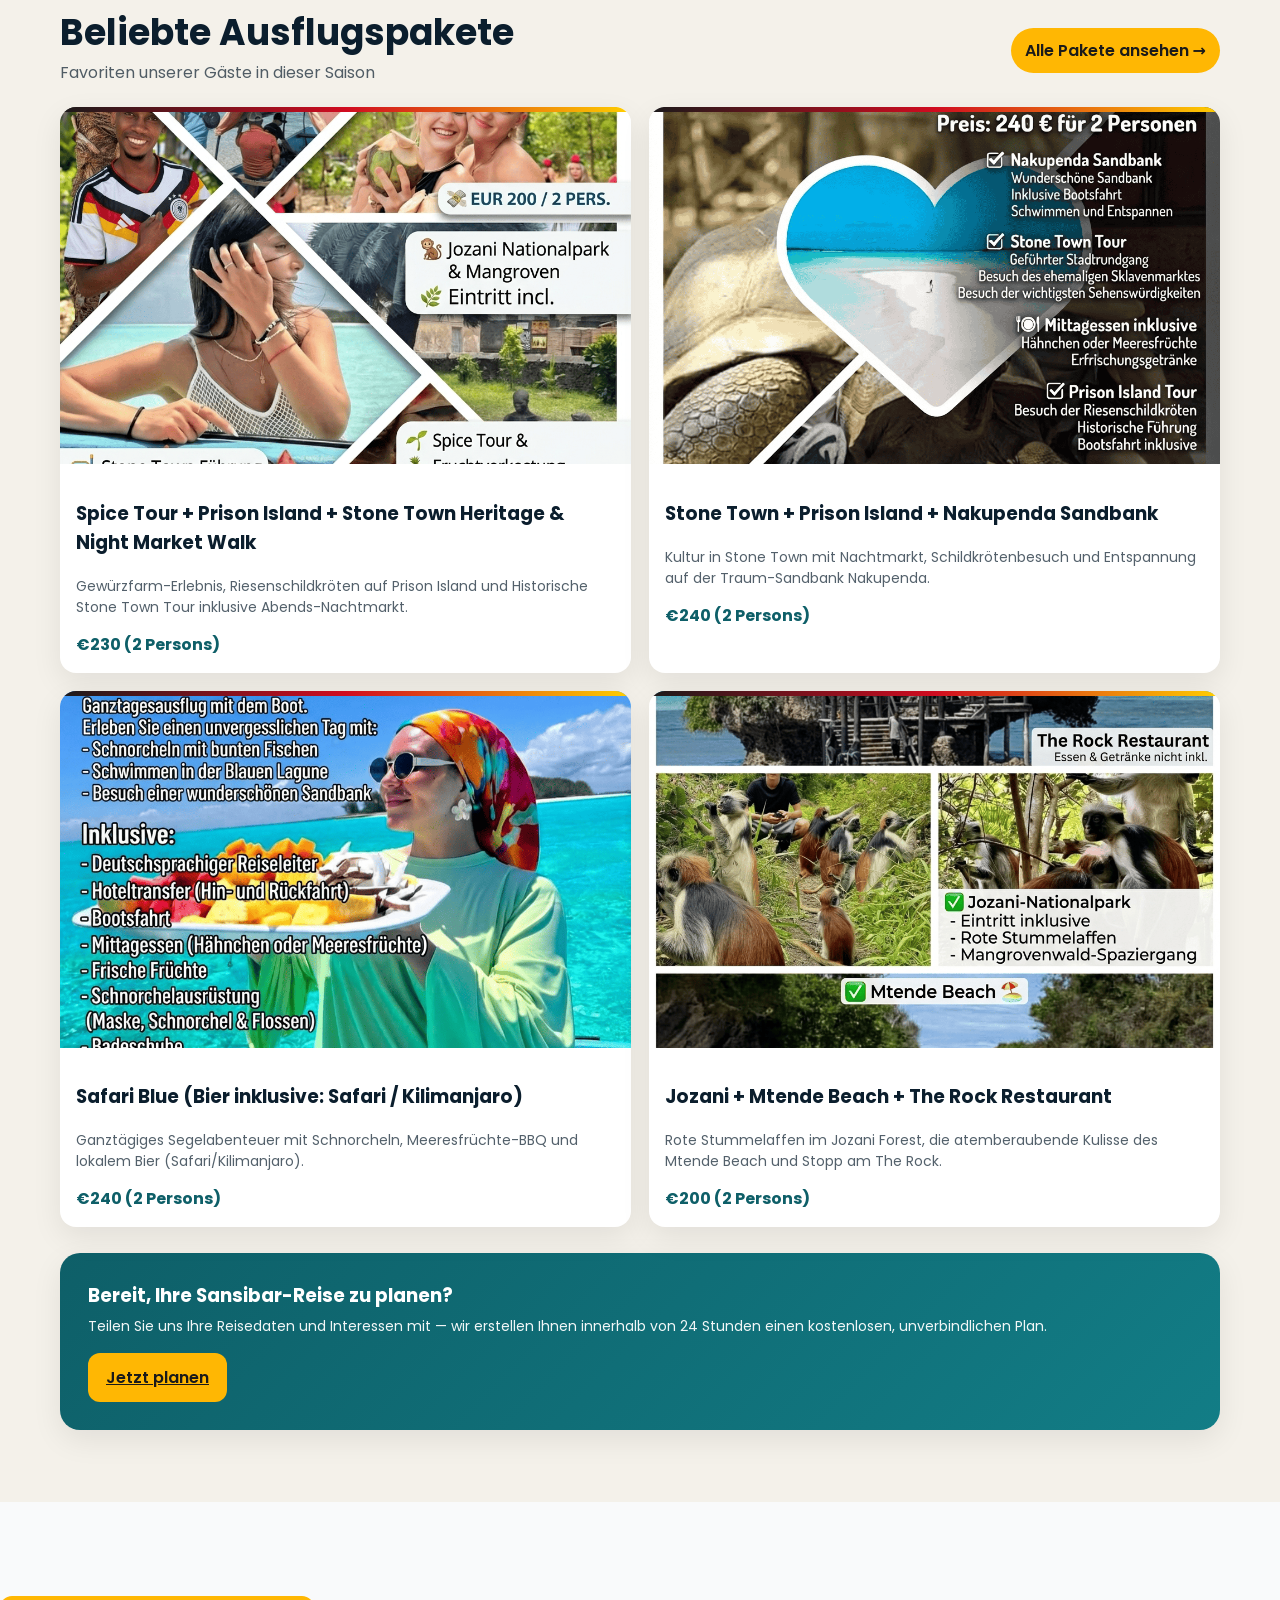
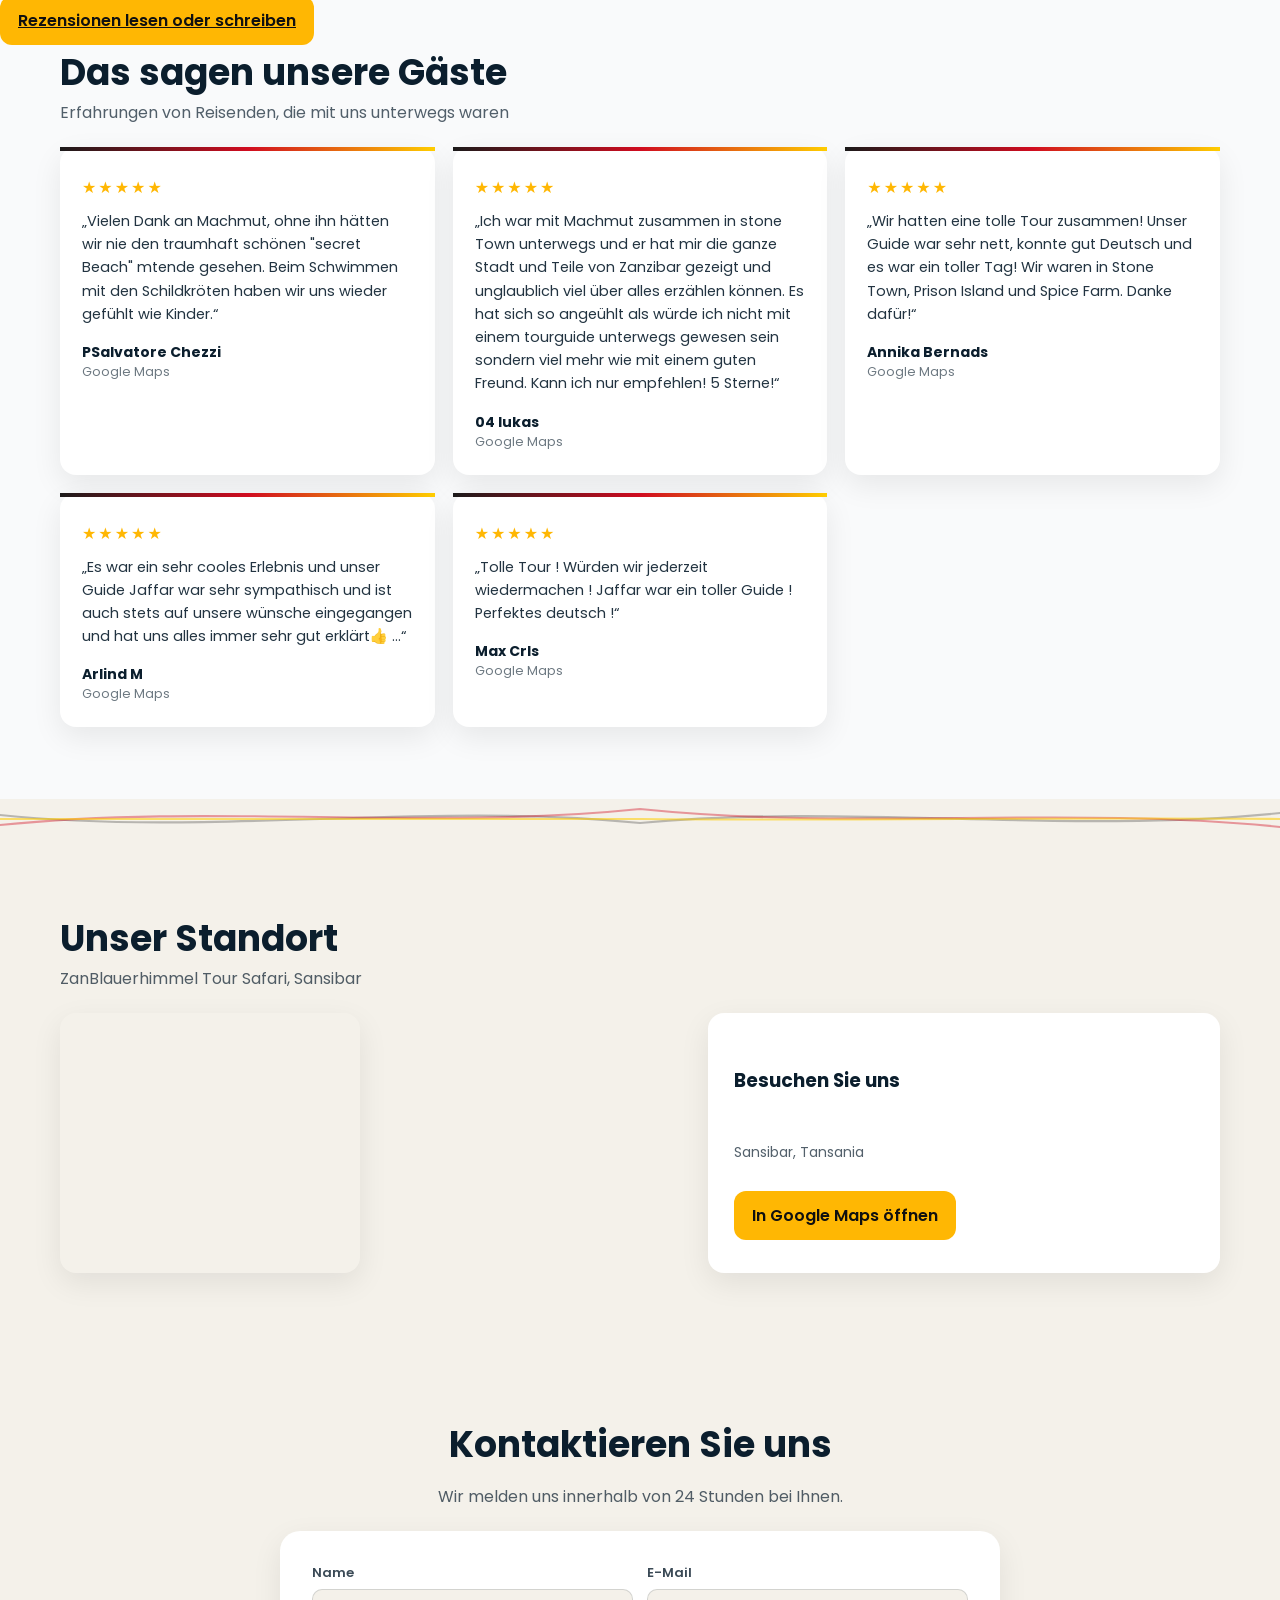
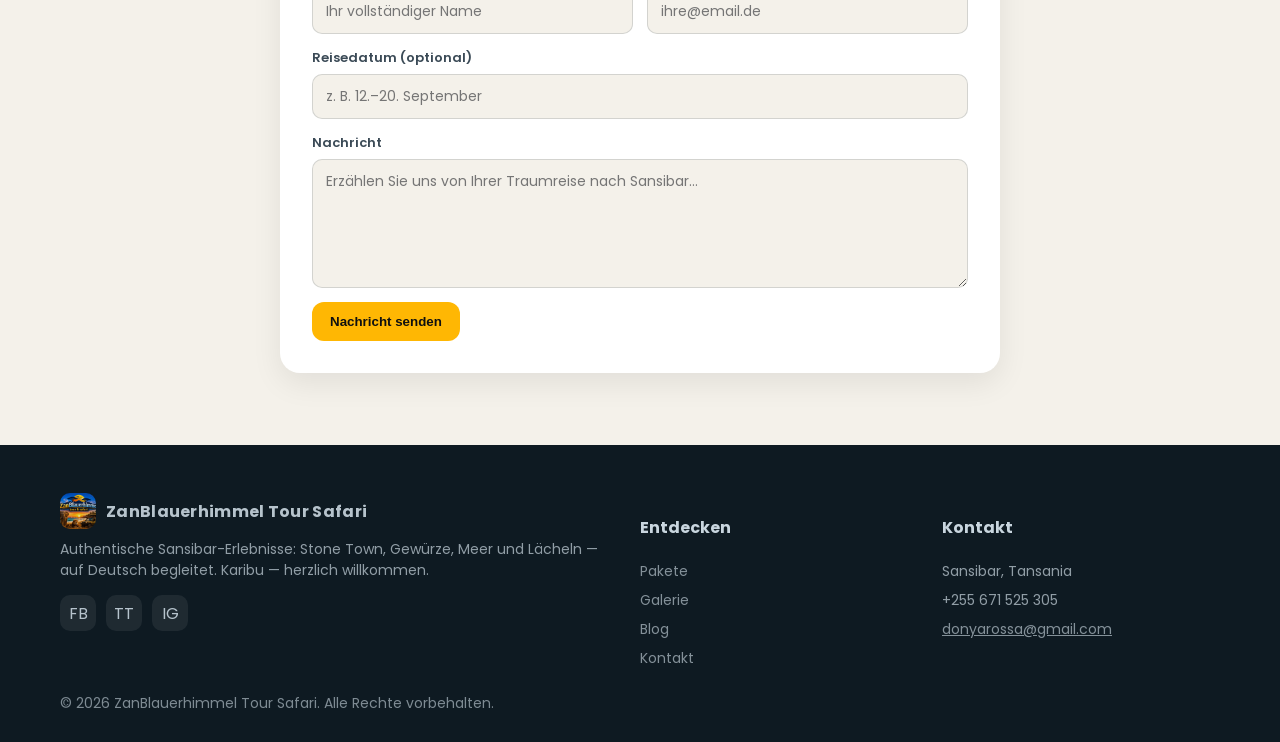
==== commit 76a9be23: "removd dollar" ====
--- a/index.html
+++ b/index.html
@@ -516,7 +516,7 @@
                   Historische Stone Town Tour inklusive Abends-Nachtmarkt.
                 </p>
                 <div class="price" style="margin-top: 8px">
-                  €230 / $250 (2 Persons)
+                  €230 (2 Persons)
                 </div>
               </div>
             </a>
